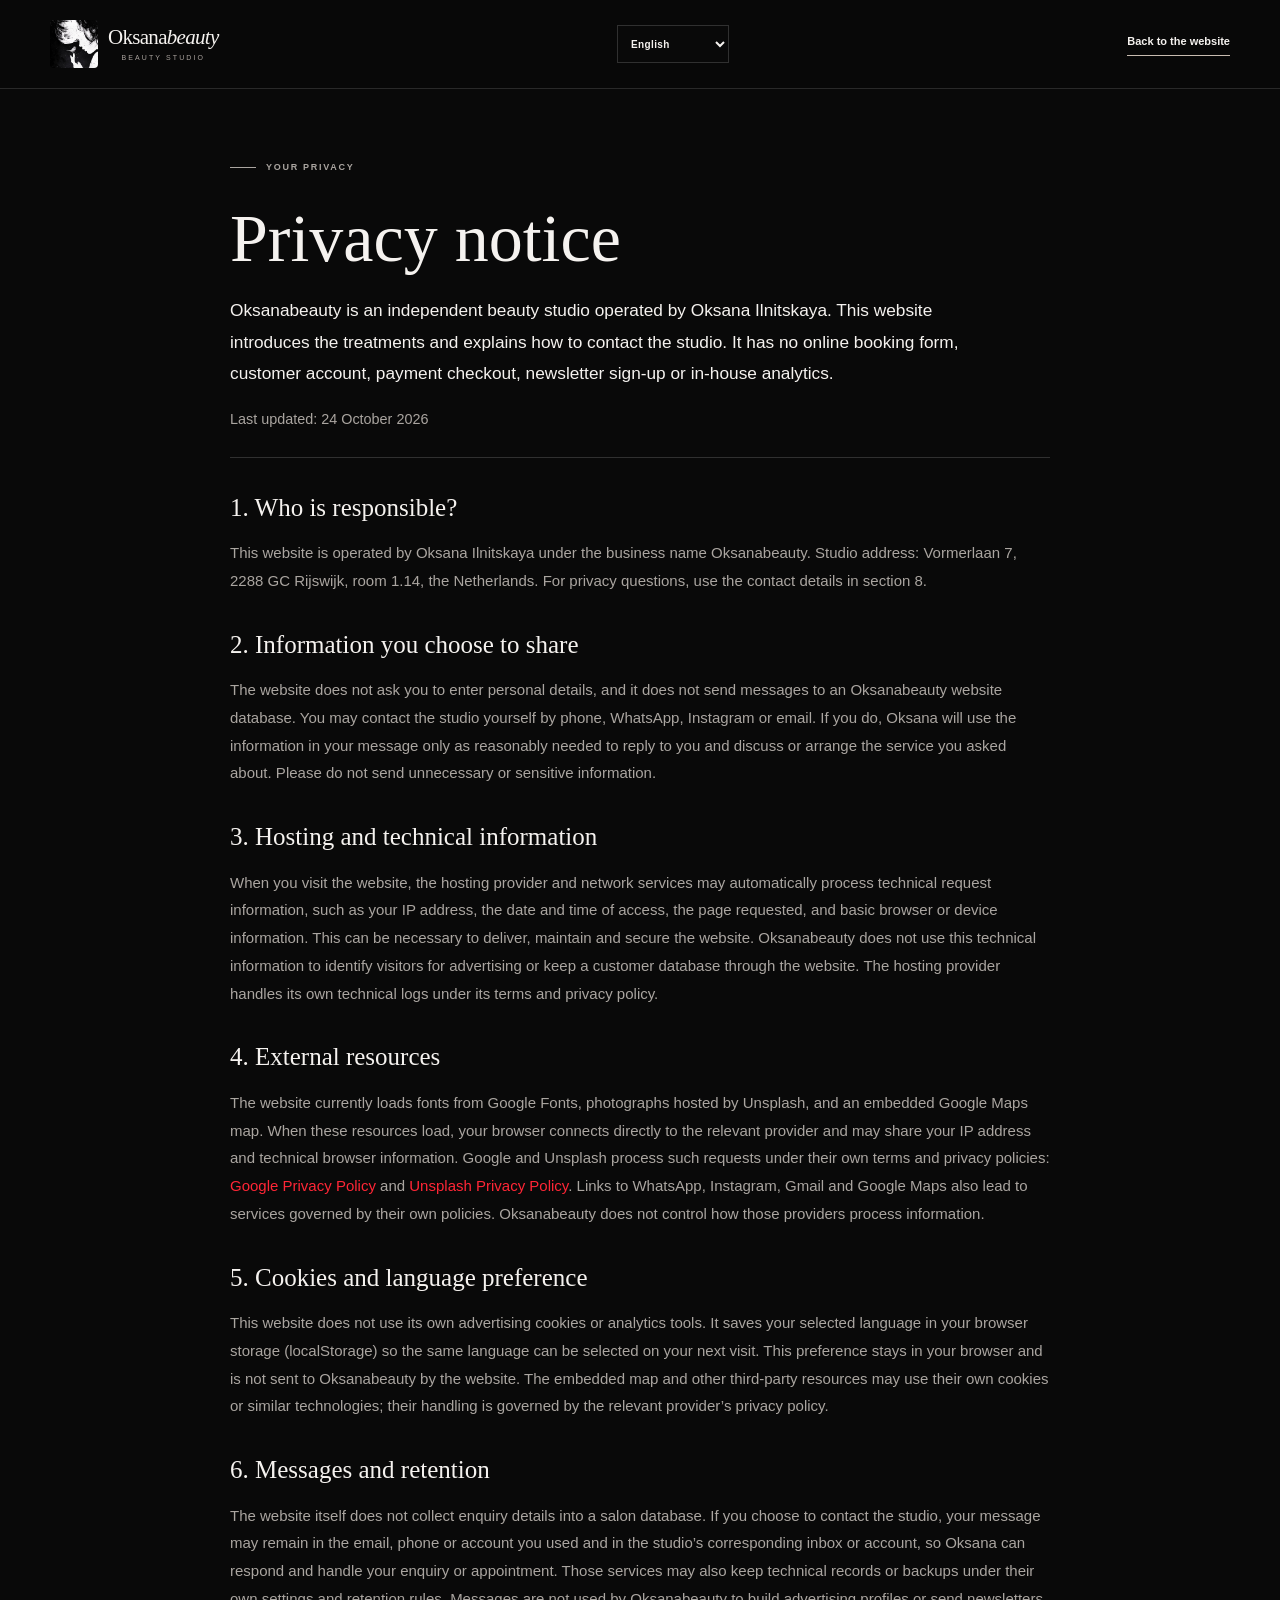
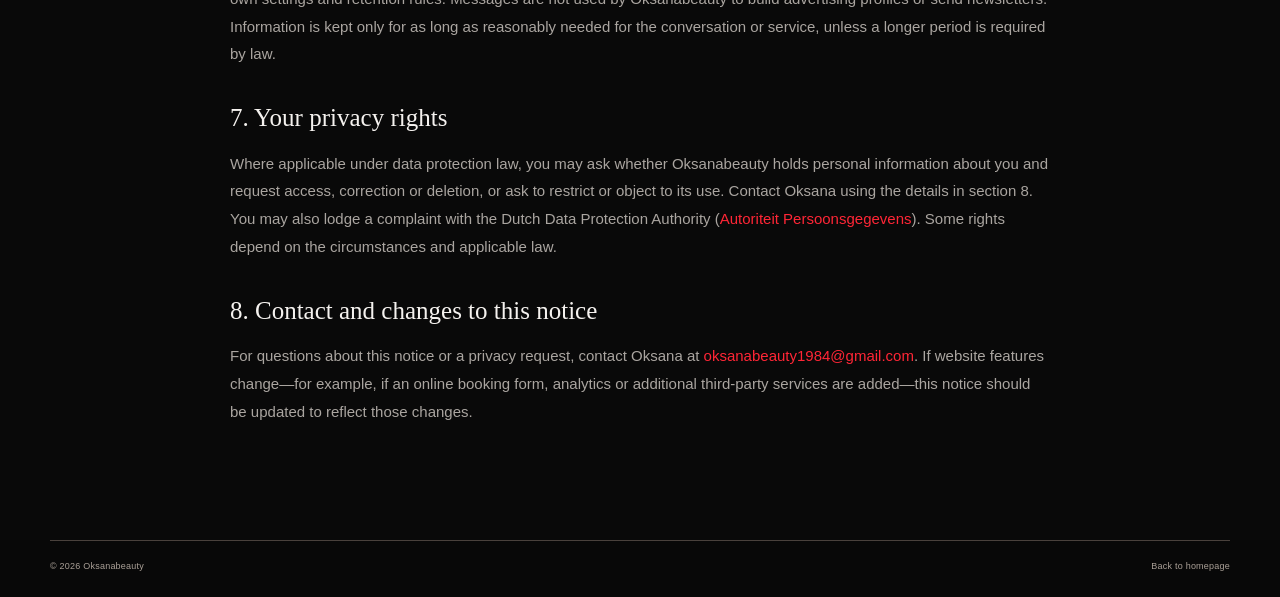
==== privacy.html @ a9126f37 "Partners and lots of fixes" ====
<!DOCTYPE html>

<html lang="en">

<head>
  <meta charset="utf-8" />
  <meta content="width=device-width, initial-scale=1" name="viewport" />
  <meta content="index,follow" name="robots" />
  <meta
    content="Privacy information for the Oksanabeauty website, including contact options, language preferences and third-party services."
    data-i18n-content="privacyMetaDescription" name="description" />
  <title data-i18n="privacyPageTitle">Oksanabeauty | Privacy notice</title>
  <link href="assets/favicon-64.png" rel="icon" type="image/png" />
  <link href="css/styles.css" rel="stylesheet" />
  <style>
    .privacy-page {
      max-width: 820px;
      min-height: 70vh;
      padding: 70px 0 100px;
    }

    .privacy-page h1 {
      font: 400 clamp(42px, 7vw, 68px)/1.1 var(--serif);
      margin: 0 0 20px;
    }

    .privacy-page h2 {
      font: 500 25px/1.3 var(--serif);
      margin-top: 34px;
      margin-bottom: 10px;
    }

    .privacy-page p {
      color: var(--muted);
      line-height: 1.85;
    }

    .privacy-page .privacy-intro {
      color: var(--ink);
      font-size: 1.08rem;
      line-height: 1.8;
      max-width: 760px;
    }

    .privacy-page .privacy-date {
      font-size: .9rem;
      border-bottom: 1px solid var(--line);
      padding-bottom: 24px;
      margin-bottom: 28px;
    }

    .privacy-page a:not(.brand):not(.text-link) {
      color: var(--wine);
      text-decoration-thickness: 1px;
      text-underline-offset: 3px;
      overflow-wrap: anywhere;
    }

    .privacy-page a:focus-visible {
      outline: 2px solid var(--wine);
      outline-offset: 4px;
    }

    @media (max-width: 600px) {
      .privacy-page {
        padding: 48px 0 70px;
      }

      .privacy-page h2 {
        font-size: 23px;
      }
    }
  </style>
</head>

<body>
  <header class="site-header">
    <div class="container nav-wrap">
      <a aria-label="Oksanabeauty — go to homepage" class="brand" data-i18n-aria-label="brandHome" href="index.html">
        <img alt="" class="brand-logo" height="48" src="assets/images/oksanabeauty-logo.jpg" width="48" />
        <span class="brand-name">Oksana<em>beauty</em><small>BEAUTY STUDIO</small></span>
      </a>
      <label class="language-control" for="language-select">
        <span class="sr-only" data-i18n="languageLabel" id="language-select-label">Language</span>
        <select aria-labelledby="language-select-label" id="language-select">
          <option value="en">English</option>
          <option value="nl">Nederlands</option>
          <option value="uk">Українська</option>
          <option value="ru">Русский</option>
        </select>
      </label>
      <a class="text-link" data-i18n="privacyBack" href="index.html">Back to the website</a>
    </div>
  </header>
  <main class="container privacy-page">
    <p class="eyebrow" data-i18n="privacyEyebrow"><span class="eyebrow-line"></span> YOUR PRIVACY</p>
    <h1 data-i18n="privacyTitle">Privacy notice</h1>
    <p class="privacy-intro" data-i18n="privacyIntro">Oksanabeauty is an independent beauty studio operated by Oksana
      Ilnitskaya. This website introduces the treatments and explains how to contact the studio. It has no online
      booking form, customer account, payment checkout, newsletter sign-up or in-house analytics.</p>
    <p class="privacy-date" data-i18n="privacyDate">Last updated: 24 October 2026</p>
    <h2 data-i18n="privacyH1">1. Who is responsible?</h2>
    <p data-i18n="privacyP1">This website is operated by Oksana Ilnitskaya under the business name Oksanabeauty. Studio
      address: Vormerlaan 7, 2288 GC Rijswijk, room 1.14, the Netherlands. For privacy questions, use the contact
      details in section 8.</p>
    <h2 data-i18n="privacyH2">2. Information you choose to share</h2>
    <p data-i18n="privacyP2">The website does not ask you to enter personal details, and it does not send messages to an
      Oksanabeauty website database. You may contact the studio yourself by phone, WhatsApp, Instagram or email. If you
      do, Oksana will use the information in your message only as reasonably needed to reply to you and discuss or
      arrange the service you asked about. Please do not send unnecessary or sensitive information.</p>
    <h2 data-i18n="privacyH3">3. Hosting and technical information</h2>
    <p data-i18n="privacyP3">When you visit the website, the hosting provider and network services may automatically
      process technical request information, such as your IP address, the date and time of access, the page requested,
      and basic browser or device information. This can be necessary to deliver, maintain and secure the website.
      Oksanabeauty does not use this technical information to identify visitors for advertising or keep a customer
      database through the website. The hosting provider handles its own technical logs under its terms and privacy
      policy.</p>
    <h2 data-i18n="privacyH4">4. External resources</h2>
    <p data-i18n="privacyP4">The website currently loads fonts from Google Fonts, photographs hosted by Unsplash, and an
      embedded Google Maps map. When these resources load, your browser connects directly to the relevant provider and
      may share your IP address and technical browser information. Google and Unsplash process such requests under their
      own terms and privacy policies: <a href="https://policies.google.com/privacy" rel="noopener noreferrer"
        target="_blank">Google Privacy Policy</a> and <a href="https://unsplash.com/privacy" rel="noopener noreferrer"
        target="_blank">Unsplash Privacy Policy</a>. Links to WhatsApp, Instagram, Gmail and Google Maps also lead to
      services governed by their own policies. Oksanabeauty does not control how those providers process information.
    </p>
    <h2 data-i18n="privacyH5">5. Cookies and language preference</h2>
    <p data-i18n="privacyP5">This website does not use its own advertising cookies or analytics tools. It saves your
      selected language in your browser storage (localStorage) so the same language can be selected on your next visit.
      This preference stays in your browser and is not sent to Oksanabeauty by the website. The embedded map and other
      third-party resources may use their own cookies or similar technologies; their handling is governed by the
      relevant provider’s privacy policy.</p>
    <h2 data-i18n="privacyH6">6. Messages and retention</h2>
    <p data-i18n="privacyP6">The website itself does not collect enquiry details into a salon database. If you choose to
      contact the studio, your message may remain in the email, phone or account you used and in the studio’s
      corresponding inbox or account, so Oksana can respond and handle your enquiry or appointment. Those services may
      also keep technical records or backups under their own settings and retention rules. Messages are not used by
      Oksanabeauty to build advertising profiles or send newsletters. Information is kept only for as long as reasonably
      needed for the conversation or service, unless a longer period is required by law.</p>
    <h2 data-i18n="privacyH7">7. Your privacy rights</h2>
    <p data-i18n="privacyP7">Where applicable under data protection law, you may ask whether Oksanabeauty holds personal
      information about you and request access, correction or deletion, or ask to restrict or object to its use. Contact
      Oksana using the details in section 8. You may also lodge a complaint with the Dutch Data Protection Authority (<a
        href="https://autoriteitpersoonsgegevens.nl/en" rel="noopener noreferrer" target="_blank">Autoriteit
        Persoonsgegevens</a>). Some rights depend on the circumstances and applicable law.</p>
    <h2 data-i18n="privacyH8">8. Contact and changes to this notice</h2>
    <p data-i18n="privacyP8">For questions about this notice or a privacy request, contact Oksana at <a
        href="https://mail.google.com/mail/?view=cm&amp;fs=1&amp;to=oksanabeauty1984%40gmail.com"
        rel="noopener noreferrer" target="_blank">oksanabeauty1984@gmail.com</a>. If website features change—for
      example, if an online booking form, analytics or additional third-party services are added—this notice should be
      updated to reflect those changes.</p>
  </main>
  <footer class="site-footer">
    <div class="container footer-bottom"><span>© <span id="current-year">2026</span> Oksanabeauty</span><a
        data-i18n="privacyHome" href="index.html">Back to homepage</a></div>
  </footer>
  <script defer src="js/translations.js"></script>
  <script defer src="js/main.js"></script>
</body>

</html>
---- css/styles.css ----
:root {
  --paper: #090909;
  --paper-deep: #141414;
  --ink: #f3f0ed;
  --muted: #aaa39e;
  --line: #303030;
  --wine: #e51b2a;
  --wine-dark: #b8101b;
  --sage: #151715;
  --white: #111111;
  --serif: "Playfair Display", Georgia, serif;
  --sans: "DM Sans", Arial, sans-serif;
  --container: 1180px;
  --shadow: 0 24px 70px rgba(0, 0, 0, .38);
}

* {
  box-sizing: border-box;
}

html {
  scroll-behavior: smooth;
  scroll-padding-top: 92px;
}

.page-top {
  position: absolute;
  inset-block-start: 0;
  inset-inline-start: 0;
  width: 1px;
  height: 1px;
  scroll-margin-top: 0;
}

body {
  margin: 0;
  background: var(--paper);
  color: var(--ink);
  font-family: var(--sans);
  font-size: 15px;
  line-height: 1.7;
  -webkit-font-smoothing: antialiased;
}

body.menu-open {
  overflow: hidden;
}

img {
  display: block;
  max-width: 100%;
  width: 100%;
  object-fit: cover;
}

a {
  color: inherit;
  text-decoration: none;
}

button, input, select, textarea {
  font: inherit;
}

button, a {
  -webkit-tap-highlight-color: transparent;
}

button:focus-visible, a:focus-visible, input:focus-visible, select:focus-visible, textarea:focus-visible {
  outline: 3px solid #e51b2a;
  outline-offset: 4px;
}

.container {
  width: min(var(--container), calc(100% - 64px));
  margin-inline: auto;
}

.section-pad {
  padding: 112px 0;
}

.section-pad-sm {
  padding: 76px 0;
}

.skip-link {
  position: absolute;
  top: -80px;
  left: 20px;
  background: var(--ink);
  color: #fff;
  padding: 12px 18px;
  z-index: 999;
}

.skip-link:focus {
  top: 15px;
}

.topline {
  height: 34px;
  display: flex;
  align-items: center;
  justify-content: center;
  gap: 16px;
  background: var(--wine);
  color: #f9f1ec;
  font-size: 10px;
  letter-spacing: .13em;
  text-transform: uppercase;
}

.topline-divider {
  font-size: 13px;
  color: #e3c2ba;
}

.site-header {
  position: sticky;
  top: 0;
  z-index: 100;
  background: rgba(248, 245, 240, .95);
  backdrop-filter: blur(16px);
  border-bottom: 1px solid rgba(222, 215, 206, .65);
}

.nav-wrap {
  min-height: 88px;
  display: flex;
  align-items: center;
  justify-content: space-between;
  gap: 28px;
}

.brand {
  display: flex;
  align-items: center;
  gap: 10px;
  flex-shrink: 0;
}

.brand-logo {
  display: block;
  width: 48px;
  height: 48px;
  flex: 0 0 48px;
  object-fit: cover;
  object-position: center;
  border-radius: 4px;
  background: #111;
}

.brand-mark {
  width: 43px;
  height: 43px;
  border-radius: 50%;
  display: grid;
  place-items: center;
  border: 1px solid var(--wine);
  color: var(--wine);
  font-family: var(--serif);
  font-style: italic;
  font-size: 17px;
  letter-spacing: -2px;
  padding-right: 2px;
}

.brand-name {
  display: block;
  font-family: var(--serif);
  font-size: 21px;
  line-height: 1.02;
  letter-spacing: -.7px;
}

.brand-name em {
  font-weight: 400;
}

.brand-name small {
  display: block;
  margin-top: 5px;
  font-family: var(--sans);
  font-size: 7px;
  letter-spacing: .3em;
  font-style: normal;
  text-align: center;
  color: var(--muted);
}

.primary-nav {
  display: flex;
  align-items: center;
  gap: 27px;
}

.primary-nav>a:not(.button) {
  font-size: 12px;
  font-weight: 500;
  position: relative;
}

.primary-nav>a:not(.button)::after {
  content: "";
  position: absolute;
  bottom: -7px;
  left: 0;
  height: 1px;
  width: 0;
  background: var(--wine);
  transition: width .25s;
}

.primary-nav>a:not(.button):hover::after {
  width: 100%;
}

.button {
  min-height: 49px;
  display: inline-flex;
  align-items: center;
  justify-content: center;
  gap: 24px;
  padding: 0 23px;
  border: 1px solid transparent;
  font-size: 11px;
  font-weight: 600;
  letter-spacing: .045em;
  transition: background .2s, color .2s, transform .2s;
  cursor: pointer;
}

.button:hover {
  transform: translateY(-2px);
}

.button span {
  font-size: 15px;
  font-weight: 400;
}

.button-dark {
  background: var(--wine);
  color: #fffaf5;
}

.button-dark:hover {
  background: var(--wine-dark);
}

.button-outline {
  border-color: #bcb1a7;
  background: transparent;
  color: var(--ink);
}

.button-outline:hover {
  background: var(--ink);
  color: white;
  border-color: var(--ink);
}

.nav-cta {
  min-height: 43px;
  padding: 0 16px;
  gap: 12px;
}

.nav-toggle {
  display: none;
}

.hero {
  padding-top: 58px;
  padding-bottom: 34px;
  overflow: hidden;
}

.hero-grid {
  display: grid;
  grid-template-columns: .88fr 1.12fr;
  align-items: center;
  gap: 72px;
}

.hero-copy {
  padding: 30px 0 25px;
}

.eyebrow {
  display: flex;
  align-items: center;
  gap: 10px;
  font-size: 9px;
  font-weight: 700;
  letter-spacing: .19em;
  color: var(--wine);
  margin: 0 0 25px;
}

.eyebrow-line {
  width: 26px;
  height: 1px;
  display: inline-block;
  background: currentColor;
}

.hero h1, .section-heading h2, .about-copy h2, .testimonial-intro h2, .booking-copy h2, .contact h2, .gallery-heading h2 {
  font-family: var(--serif);
  font-size: clamp(54px, 6vw, 84px);
  line-height: 1.07;
  font-weight: 400;
  letter-spacing: -.055em;
  margin: 0;
}

.hero h1 em, .section-heading h2 em, .about-copy h2 em, .testimonial-intro h2 em, .booking-copy h2 em, .contact h2 em, .gallery-heading h2 em {
  font-weight: 400;
  color: var(--wine);
}

.hero-lead {
  max-width: 410px;
  margin: 27px 0 30px;
  color: #6e685f;
  font-size: 15px;
  line-height: 1.9;
}

.hero-actions {
  display: flex;
  align-items: center;
  gap: 26px;
  flex-wrap: wrap;
}

.text-link {
  display: inline-flex;
  align-items: center;
  gap: 10px;
  font-size: 11px;
  font-weight: 600;
  border-bottom: 1px solid #c8bcb1;
  padding: 0 0 5px;
}

.text-link span {
  font-size: 16px;
  font-weight: 400;
  transition: transform .2s;
}

.text-link:hover span {
  transform: translate(3px, -2px);
}

.hero-note {
  display: flex;
  align-items: center;
  gap: 14px;
  margin-top: 55px;
}

.avatar-stack {
  display: flex;
  padding-left: 0;
}

.avatar-stack span {
  display: grid;
  place-items: center;
  width: 30px;
  height: 30px;
  margin-left: -5px;
  border: 2px solid var(--paper);
  border-radius: 50%;
  background: #d8b9ae;
  color: var(--wine-dark);
  font-size: 10px;
}

.avatar-stack span:nth-child(2) {
  background: #b9b99f;
}

.avatar-stack span:nth-child(3) {
  background: #e5d6c8;
}

.hero-note p {
  font-size: 10px;
  line-height: 1.55;
  margin: 0;
  color: var(--muted);
}

.hero-note strong {
  color: var(--ink);
  font-size: 11px;
}

.hero-visual {
  position: relative;
  max-width: 620px;
  justify-self: end;
  width: 100%;
  padding: 0 18px 22px 0;
}

.hero-photo-frame {
  height: clamp(470px, 57vw, 655px);
  overflow: hidden;
  position: relative;
  background: var(--paper-deep);
}

.hero-photo {
  height: 100%;
  object-position: center;
  animation: soft-in 1.2s ease both;
}

.hero-photo-frame::after {
  content: "";
  position: absolute;
  inset: 0;
  background: linear-gradient(0deg, rgba(36, 25, 22, .14), transparent 40%);
  pointer-events: none;
}

.hero-stamp {
  position: absolute;
  top: 38px;
  left: -34px;
  z-index: 2;
  width: 94px;
  height: 94px;
  border-radius: 50%;
  background: var(--sage);
  color: var(--wine);
  display: flex;
  flex-direction: column;
  justify-content: center;
  align-items: center;
  gap: 1px;
  transform: rotate(-10deg);
  box-shadow: 0 8px 30px #28251f12;
}

.hero-stamp span {
  font-size: 8px;
  font-weight: 700;
  letter-spacing: .13em;
}

.hero-stamp strong {
  font-size: 21px;
  font-weight: 400;
  line-height: 1.1;
}

.hero-caption {
  position: absolute;
  bottom: 0;
  right: 0;
  background: var(--white);
  padding: 12px 19px;
  display: flex;
  align-items: center;
  gap: 9px;
  font-size: 10px;
  letter-spacing: .02em;
}

.caption-dot {
  height: 6px;
  width: 6px;
  border-radius: 100%;
  background: var(--wine);
}

.hero-bottom {
  display: flex;
  align-items: center;
  gap: 18px;
  margin-top: 30px;
  color: #968c81;
  font-size: 9px;
  letter-spacing: .16em;
}

.hero-bottom-rule {
  height: 1px;
  max-width: 92px;
  flex: 1;
  background: #d3cbc2;
}

.intro-strip {
  background: var(--sage);
  padding: 24px 0;
}

.intro-strip-inner {
  display: flex;
  align-items: center;
  justify-content: center;
  gap: 22px;
}

.intro-star {
  color: var(--wine);
  font-size: 22px;
}

.intro-strip p {
  font-family: var(--serif);
  font-size: 22px;
  margin: 0;
  letter-spacing: -.02em;
}

.intro-strip p em {
  color: var(--wine);
}

.intro-strip-note {
  font-size: 10px;
  color: #6b6d60;
  margin-left: 45px;
}

.section-heading {
  margin-bottom: 50px;
}

.split-heading {
  display: flex;
  justify-content: space-between;
  align-items: end;
  gap: 40px;
}

.section-heading .eyebrow, .about-copy .eyebrow, .gallery-heading .eyebrow {
  margin-bottom: 20px;
}

.section-heading h2, .about-copy h2, .testimonial-intro h2, .booking-copy h2, .contact h2, .gallery-heading h2 {
  font-size: clamp(42px, 5.2vw, 64px);
}

.heading-aside {
  max-width: 300px;
  color: var(--muted);
  font-size: 13px;
  line-height: 1.9;
  margin: 0 0 8px;
}

.services {
  background: var(--paper);
}

.service-grid {
  display: grid;
  grid-template-columns: repeat(4, minmax(0, 1fr));
  gap: 22px;
}

.service-card {
  min-width: 0;
}

.service-card-large {
  margin-top: 0;
}

.service-image {
  position: relative;
  display: block;
  height: clamp(240px, 31vw, 390px);
  overflow: hidden;
  background: var(--paper-deep);
}

.service-card-large .service-image {
  height: clamp(255px, 34vw, 420px);
}

.service-image img {
  height: 100%;
  transition: transform .6s cubic-bezier(.2, .7, .2, 1);
  filter: saturate(.82);
}

.service-card:hover .service-image img {
  transform: scale(1.045);
}

.service-number {
  position: absolute;
  top: 13px;
  left: 14px;
  font-size: 10px;
  letter-spacing: .1em;
  color: white;
  text-shadow: 0 1px 8px #0008;
}

.round-arrow {
  position: absolute;
  bottom: 14px;
  right: 14px;
  display: grid;
  place-items: center;
  width: 37px;
  height: 37px;
  border-radius: 50%;
  background: var(--paper);
  font-size: 16px;
  transition: transform .2s, background .2s;
}

.service-card:hover .round-arrow {
  transform: rotate(45deg);
  background: white;
}

.service-info {
  display: flex;
  align-items: center;
  justify-content: space-between;
  gap: 10px;
  padding: 17px 0 20px;
  border-bottom: 1px solid var(--line);
}

.service-info h3 {
  margin: 0 0 4px;
  font-family: var(--serif);
  font-size: 20px;
  font-weight: 500;
}

.service-info p {
  font-size: 11px;
  line-height: 1.7;
  color: var(--muted);
  margin: 0;
  max-width: 230px;
}

.arrow-link {
  display: grid;
  place-items: center;
  min-width: 34px;
  height: 34px;
  border: 1px solid #d3c9be;
  border-radius: 50%;
  font-size: 14px;
}

.arrow-link:hover {
  color: white;
  background: var(--wine);
  border-color: var(--wine);
}

.services-footer {
  display: flex;
  align-items: center;
  justify-content: space-between;
  margin-top: 35px;
  gap: 24px;
}

.services-footer p {
  margin: 0;
  color: var(--muted);
  font-size: 12px;
}

.about {
  background: #eee8df;
}

.about-grid {
  display: grid;
  grid-template-columns: 1fr .9fr;
  gap: 100px;
  align-items: center;
}

.about-visual {
  position: relative;
  padding: 0 35px 35px 0;
  max-width: 530px;
}

.about-visual>img {
  height: 610px;
  object-position: center;
  box-shadow: var(--shadow);
}

.about-side-note {
  position: absolute;
  top: 0;
  right: 0;
  bottom: 35px;
  display: flex;
  flex-direction: column;
  align-items: center;
  justify-content: center;
  gap: 16px;
  writing-mode: vertical-rl;
  color: #f1efed;
  font-size: 8px;
  letter-spacing: .19em;
}

.about-side-rule {
  height: 50px;
  width: 1px;
  background: #c1b4a7;
}

.about-badge {
  position: absolute;
  left: -27px;
  bottom: 0;
  width: 128px;
  height: 128px;
  border-radius: 50%;
  background: var(--wine);
  color: #fff6ef;
  display: flex;
  flex-direction: column;
  align-items: center;
  justify-content: center;
  line-height: 1.4;
  transform: rotate(-7deg);
}

.about-badge span {
  font-size: 10px;
  letter-spacing: .04em;
}

.about-badge strong {
  font-family: var(--serif);
  font-size: 19px;
  font-weight: 400;
  font-style: italic;
}

.about-badge span:last-child {
  font-size: 15px;
  margin-top: 3px;
}

.about-copy {
  max-width: 485px;
}

.about-copy h2 {
  margin-bottom: 25px;
}

.about-copy>p:not(.eyebrow) {
  font-size: 13px;
  line-height: 2;
  color: #777067;
}

.about-copy .about-lead {
  font-size: 16px!important;
  line-height: 1.8!important;
  color: var(--ink)!important;
  margin-bottom: 15px;
}

.text-link-dark {
  margin-top: 18px;
}

.about-signature {
  margin-top: 45px;
  font-family: var(--serif);
  font-size: 18px;
  color: #85796d;
}

.about-signature em {
  color: var(--wine);
}

.values {
  background: var(--white);
  border-bottom: 1px solid var(--line);
}

.values-grid {
  display: grid;
  grid-template-columns: repeat(4, 1fr);
}

.value-item {
  padding: 8px 28px;
  border-right: 1px solid var(--line);
}

.value-item:first-child {
  padding-left: 0;
}

.value-item:last-child {
  border-right: 0;
}

.value-icon {
  color: var(--wine);
  font-size: 26px;
}

.value-item h3 {
  font-family: var(--serif);
  font-size: 20px;
  font-weight: 500;
  margin: 8px 0 7px;
}

.value-item p {
  color: var(--muted);
  font-size: 11px;
  line-height: 1.8;
  margin: 0;
  max-width: 220px;
}

.team {
  background: var(--paper);
}

.team-grid {
  display: grid;
  grid-template-columns: repeat(3, 1fr);
  gap: 26px;
}

.team-card:nth-child(2) {
  margin-top: 0;
}

.team-photo {
  position: relative;
  background: var(--paper-deep);
  overflow: hidden;
}

.team-photo img {
  aspect-ratio: 4/4.65;
  transition: transform .5s;
  filter: saturate(.78);
}

.team-card:hover .team-photo img {
  transform: scale(1.03);
}

.team-index {
  position: absolute;
  top: 13px;
  left: 15px;
  font-size: 10px;
  color: white;
  text-shadow: 0 1px 6px #0008;
}

.team-meta {
  display: flex;
  align-items: center;
  justify-content: space-between;
  padding: 17px 0 0;
}

.team-meta h3 {
  font-family: var(--serif);
  font-size: 22px;
  font-weight: 500;
  margin: 0;
}

.team-meta p {
  font-size: 11px;
  color: var(--muted);
  margin: 3px 0 0;
}

.team-flower {
  color: var(--wine);
  font-size: 22px;
}

.team-disclaimer {
  color: #9a9086;
  font-size: 10px;
  margin: 30px 0 0;
}

.gallery-section {
  background: var(--sage);
}

.gallery-heading {
  display: flex;
  justify-content: space-between;
  align-items: end;
  gap: 25px;
  margin-bottom: 35px;
}

.gallery-heading>p {
  max-width: 250px;
  margin: 0 0 7px;
  color: #6c7063;
  font-size: 12px;
  line-height: 1.8;
}

.gallery-grid {
  display: grid;
  grid-template-columns: 1.05fr 1fr 1fr;
  gap: 18px;
  align-items: start;
}

.gallery-item {
  position: relative;
  border: 0;
  padding: 0;
  overflow: hidden;
  background: #cfcfc4;
  text-align: left;
  cursor: zoom-in;
}

.gallery-item-tall {
  grid-row: span 2;
}

.gallery-item img {
  height: 285px;
  transition: transform .5s;
  filter: saturate(.75);
}

.gallery-item-tall img {
  height: 590px;
}

.gallery-item:hover img {
  transform: scale(1.04);
}

.gallery-item>span {
  position: absolute;
  bottom: 0;
  left: 0;
  right: 0;
  display: flex;
  align-items: center;
  justify-content: space-between;
  padding: 17px 18px;
  background: linear-gradient(transparent, rgba(25, 24, 20, .72));
  color: white;
  font-size: 12px;
}

.gallery-item>span b {
  font-size: 17px;
  font-weight: 400;
}

.testimonials {
  background: var(--paper);
}

.testimonial-wrap {
  display: grid;
  grid-template-columns: .8fr 1.2fr;
  gap: 110px;
  align-items: center;
}

.testimonial-intro h2 {
  font-size: clamp(40px, 4.6vw, 58px);
}

.testimonial-intro>p:not(.eyebrow) {
  max-width: 300px;
  font-size: 12px;
  line-height: 1.9;
  color: var(--muted);
  margin-top: 22px;
}

.review-stars {
  color: #a97654;
  letter-spacing: .22em;
  font-size: 13px;
  margin-top: 25px;
}

.testimonial-card {
  background: var(--white);
  padding: 46px 48px 28px;
  box-shadow: 0 15px 50px #3a30200b;
  position: relative;
  min-height: 350px;
}

.quote-mark {
  font-family: var(--serif);
  font-size: 82px;
  line-height: .8;
  color: #d4bab3;
}

.review-slide {
  display: none;
  margin: 0;
}

.review-slide.is-active {
  display: block;
  animation: fade-in .35s ease;
}

.review-slide blockquote {
  font-family: var(--serif);
  font-size: clamp(21px, 2.5vw, 30px);
  line-height: 1.5;
  letter-spacing: -.02em;
  margin: 15px 0 26px;
}

.review-slide figcaption {
  display: flex;
  align-items: center;
  gap: 12px;
}

.review-avatar {
  width: 35px;
  height: 35px;
  border-radius: 50%;
  background: var(--sage);
  display: grid;
  place-items: center;
  color: var(--wine);
  font-family: var(--serif);
}

.review-slide figcaption strong, .review-slide figcaption small {
  display: block;
}

.review-slide figcaption strong {
  font-size: 11px;
}

.review-slide figcaption small {
  color: var(--muted);
  font-size: 10px;
  margin-top: 2px;
}

.review-controls {
  display: flex;
  align-items: center;
  justify-content: space-between;
  border-top: 1px solid var(--line);
  margin-top: 30px;
  padding-top: 16px;
}

.review-count {
  font-size: 10px;
  color: var(--muted);
  letter-spacing: .1em;
}

.review-count b {
  color: var(--ink);
}

.review-controls>div {
  display: flex;
  gap: 8px;
}

.review-arrow {
  width: 35px;
  height: 35px;
  border: 1px solid var(--line);
  border-radius: 50%;
  background: transparent;
  cursor: pointer;
  font-size: 15px;
}

.review-arrow:hover {
  background: var(--wine);
  border-color: var(--wine);
  color: #fff;
}

.review-note {
  font-size: 9px;
  color: #a39a90;
  margin: 13px 0 0;
}

.booking {
  background: var(--wine-dark);
  color: #fff8f1;
  position: relative;
  overflow: hidden;
}

.booking::before {
  content: "mb.";
  position: absolute;
  right: -15px;
  top: -150px;
  font-family: var(--serif);
  font-size: 430px;
  line-height: 1;
  color: rgba(255, 255, 255, .035);
  pointer-events: none;
}

.booking-grid {
  position: relative;
  z-index: 1;
  display: grid;
  grid-template-columns: .8fr 1.2fr;
  gap: 100px;
  align-items: start;
}

.eyebrow-light {
  color: #e2beb7;
}

.booking-copy {
  padding-top: 40px;
}

.booking-copy h2 {
  font-size: clamp(47px, 5vw, 67px);
}

.booking-copy h2 em {
  color: #e7bdb4;
}

.booking-copy>p:not(.eyebrow) {
  max-width: 370px;
  color: #e1d0ca;
  font-size: 13px;
  line-height: 1.9;
  margin: 25px 0 36px;
}

.booking-direct {
  display: flex;
  align-items: center;
  gap: 14px;
}

.direct-icon {
  display: grid;
  place-items: center;
  border: 1px solid #b78a8d;
  width: 42px;
  height: 42px;
  border-radius: 50%;
  font-size: 18px;
}

.booking-direct small {
  display: block;
  font-size: 10px;
  color: #d5bdb7;
}

.booking-direct a {
  font-family: var(--serif);
  font-size: 19px;
}

.booking-form {
  background: var(--paper);
  color: var(--ink);
  padding: 38px 42px 32px;
  box-shadow: 0 20px 60px #24151a26;
}

.form-heading {
  border-bottom: 1px solid var(--line);
  padding-bottom: 22px;
  margin-bottom: 22px;
}

.form-heading>span {
  font-size: 9px;
  color: var(--wine);
  letter-spacing: .16em;
}

.form-heading h3 {
  font-family: var(--serif);
  font-weight: 400;
  font-size: 29px;
  line-height: 1.2;
  margin: 7px 0;
}

.form-heading p {
  font-size: 11px;
  color: var(--muted);
  margin: 0;
}

.booking-form label {
  display: block;
  margin-bottom: 15px;
  font-size: 10px;
  font-weight: 600;
  letter-spacing: .025em;
}

.booking-form label>span {
  color: var(--wine);
}

.booking-form label .optional {
  color: var(--muted);
  font-weight: 400;
}

.form-row {
  display: grid;
  grid-template-columns: 1fr 1fr;
  gap: 17px;
}

.booking-form input:not([type=checkbox]), .booking-form select, .booking-form textarea {
  display: block;
  width: 100%;
  margin-top: 7px;
  border: 1px solid #e0d9cf;
  border-radius: 0;
  background: #fffdf9;
  color: var(--ink);
  padding: 12px 12px;
  font-size: 11px;
  letter-spacing: 0;
  font-weight: 400;
  outline-offset: 1px;
}

.booking-form input::placeholder, .booking-form textarea::placeholder {
  color: #a39a90;
}

.booking-form textarea {
  resize: vertical;
  min-height: 84px;
}

.booking-form select:invalid {
  color: #a39a90;
}

.consent-label {
  display: flex!important;
  gap: 10px;
  align-items: flex-start;
  letter-spacing: 0!important;
  font-weight: 400!important;
  line-height: 1.6;
  font-size: 10px!important;
  color: var(--muted);
}

.consent-label input {
  margin: 3px 0 0;
  accent-color: var(--wine);
  flex-shrink: 0;
}

.consent-label a {
  text-decoration: underline;
  color: var(--wine);
}

.consent-label b {
  color: var(--wine);
}

.form-submit {
  width: 100%;
  justify-content: space-between;
}

.form-feedback {
  font-size: 9px;
  line-height: 1.6;
  color: #958b81;
  margin: 12px 0 0;
}

.contact {
  background: var(--paper);
}

.contact-grid {
  display: grid;
  grid-template-columns: .8fr 1.2fr;
  gap: 110px;
}

.contact h2 {
  font-size: clamp(48px, 5vw, 68px);
}

.contact-lead {
  font-size: 13px;
  color: var(--muted);
  max-width: 330px;
  line-height: 1.9;
  margin: 22px 0 27px;
}

.contact-details {
  border-top: 1px solid var(--line);
}

.contact-row {
  display: grid;
  grid-template-columns: 115px 1fr 30px;
  gap: 15px;
  align-items: start;
  padding: 22px 0;
  border-bottom: 1px solid var(--line);
}

.contact-label {
  padding-top: 4px;
  color: #998e83;
  font-size: 9px;
  letter-spacing: .13em;
  font-weight: 700;
}

.contact-row p {
  font-size: 12px;
  line-height: 1.8;
  margin: 0;
  color: var(--muted);
}

.contact-row p strong {
  font-weight: 600;
  color: var(--ink);
}

.contact-row p a {
  color: var(--ink);
}

.contact-row> a:last-child {
  width: 29px;
  height: 29px;
  border: 1px solid var(--line);
  border-radius: 50%;
  display: grid;
  place-items: center;
  font-size: 14px;
}

.contact-row> a:last-child:hover {
  background: var(--wine);
  color: white;
}

.open-status {
  justify-self: start;
  align-self: center;
  color: var(--muted);
  font-size: 9px;
  display: flex;
  align-items: center;
  gap: 5px;
}

.open-status i {
  width: 5px;
  height: 5px;
  border-radius: 50%;
  background: #88967c;
}

.map-placeholder {
  margin-top: 65px;
  height: 290px;
  background: #e2e1d7;
  position: relative;
  overflow: hidden;
}

.map-art {
  position: absolute;
  inset: 0;
  background: linear-gradient(35deg, transparent 48%, #f7f4ec 48%, #f7f4ec 52%, transparent 52%), linear-gradient(115deg, transparent 34%, #f7f4ec 34%, #f7f4ec 39%, transparent 39%), linear-gradient(0deg, transparent 45%, #f7f4ec 45%, #f7f4ec 49%, transparent 49%), linear-gradient(90deg, transparent 68%, #f7f4ec 68%, #f7f4ec 73%, transparent 73%);
  opacity: .9;
}

.map-route {
  position: absolute;
  top: 38%;
  left: 47%;
  width: 70px;
  height: 70px;
  border-left: 2px dashed #a5797c;
  border-bottom: 2px dashed #a5797c;
  transform: rotate(-20deg);
}

.map-pin {
  position: absolute;
  left: 49%;
  top: 35%;
  color: white;
  background: var(--wine);
  height: 42px;
  width: 42px;
  border-radius: 50% 50% 50% 0;
  display: grid;
  place-items: center;
  transform: rotate(-45deg);
  font-size: 18px;
  box-shadow: 0 6px 20px #55303933;
}

.map-pin::first-letter {
  transform: rotate(45deg);
}

.map-street {
  position: absolute;
  color: #99988d;
  font-size: 8px;
  letter-spacing: .16em;
}

.street-one {
  top: 24%;
  left: 12%;
  transform: rotate(-20deg);
}

.street-two {
  bottom: 17%;
  right: 19%;
  transform: rotate(11deg);
}

.street-three {
  top: 70%;
  left: 57%;
  color: var(--wine);
}

.map-overlay {
  position: absolute;
  left: 25px;
  bottom: 25px;
  background: var(--paper);
  padding: 19px 22px;
  min-width: 250px;
  box-shadow: var(--shadow);
}

.map-overlay>span {
  font-family: var(--serif);
  font-size: 20px;
}

.map-overlay p {
  font-size: 10px;
  color: var(--muted);
  margin: 3px 0 10px;
}

.map-overlay a {
  display: inline-flex;
  align-items: center;
  gap: 9px;
  font-size: 10px;
  font-weight: 600;
  border-bottom: 1px solid #c8bcb1;
  padding-bottom: 3px;
}

.site-footer {
  background: #28251f;
  color: #eee7df;
}

.footer-main {
  display: grid;
  grid-template-columns: 1fr 1.1fr 1.1fr;
  gap: 50px;
  align-items: center;
  padding: 48px 0 42px;
}

.brand-footer .brand-mark {
  color: #e7c5bd;
  border-color: #ad8580;
}

.brand-footer .brand-name small {
  color: #b8aaa0;
}

.footer-main>p {
  color: #c7bdb5;
  font-family: var(--serif);
  font-size: 17px;
  line-height: 1.6;
  margin: 0;
}

.footer-links {
  display: flex;
  flex-wrap: wrap;
  gap: 12px 24px;
}

.footer-links a {
  font-size: 10px;
  color: #d3c7bd;
}

.footer-links a:hover {
  color: #fff;
}


.footer-bottom {
  border-top: 1px solid #49413c;
  padding: 18px 0 22px;
  display: flex;
  align-items: center;
  justify-content: space-between;
  gap: 15px;
  color: #aaa097;
  font-size: 9px;
  letter-spacing: .025em;
}

.footer-bottom i {
  color: #d9a8a1;
  font-style: normal;
}

.footer-demo-note {
  color: #dcb4ae;
}

.lightbox[hidden] {
  display: none;
}

.lightbox {
  position: fixed;
  inset: 0;
  z-index: 1000;
  display: flex;
  align-items: center;
  justify-content: center;
  background: rgba(26, 22, 20, .92);
  padding: 5vw;
}

.lightbox img {
  width: auto;
  max-width: min(100%, 1200px);
  max-height: 86vh;
  object-fit: contain;
}

.lightbox-close {
  position: absolute;
  top: 18px;
  right: 25px;
  border: 0;
  background: transparent;
  color: white;
  font-size: 44px;
  cursor: pointer;
  font-weight: 300;
}

.js-enabled [data-reveal] {
  opacity: 0;
  transform: translateY(18px);
  transition: opacity .65s ease, transform .65s ease;
}

.js-enabled [data-reveal].is-visible {
  opacity: 1;
  transform: translateY(0);
}

@keyframes fade-in {
  from {
    opacity: 0;
    transform: translateY(5px);
  }
  to {
    opacity: 1;
    transform: translateY(0);
  }
}

@keyframes soft-in {
  from {
    opacity: .5;
    transform: scale(1.025);
  }
  to {
    opacity: 1;
    transform: scale(1);
  }
}

@media (min-width: 1400px) {
  .hero {
    padding-top: 75px;
  }
  .hero-grid {
    gap: 100px;
  }
  .hero-visual {
    max-width: 660px;
  }
}

@media (max-width: 1050px) {
  .container {
    width: min(var(--container), calc(100% - 44px));
  }
  .nav-wrap {
    min-height: 78px;
  }
  .primary-nav {
    gap: 17px;
  }
  .primary-nav>a:not(.button) {
    font-size: 11px;
  }
  .brand-name {
    font-size: 19px;
  }
  .nav-cta {
    padding: 0 12px;
    font-size: 10px;
  }
  .hero-grid {
    gap: 35px;
  }
  .hero h1 {
    font-size: 70px;
  }
  .hero-visual {
    max-width: 510px;
  }
  .hero-photo-frame {
    height: 540px;
  }
  .about-grid {
    gap: 60px;
  }
  .about-visual>img {
    height: 550px;
  }
  .service-grid {
    gap: 16px;
  }
  .service-info h3 {
    font-size: 18px;
  }
  .service-info p {
    font-size: 10px;
  }
  .testimonial-wrap, .booking-grid, .contact-grid {
    gap: 60px;
  }
  .booking-form {
    padding: 34px 30px 28px;
  }
  .footer-main {
    gap: 28px;
  }
}

@media (max-width: 800px) {
  .section-pad {
    padding: 84px 0;
  }
  .section-pad-sm {
    padding: 60px 0;
  }
  .topline {
    font-size: 8px;
    gap: 9px;
    letter-spacing: .1em;
  }
  .container {
    width: calc(100% - 40px);
  }
  .nav-wrap {
    min-height: 74px;
  }
  .nav-toggle {
    width: 42px;
    height: 42px;
    border: 1px solid var(--line);
    background: transparent;
    display: flex;
    flex-direction: column;
    align-items: center;
    justify-content: center;
    gap: 6px;
    cursor: pointer;
    z-index: 102;
  }
  .nav-toggle span {
    display: block;
    width: 17px;
    height: 1px;
    background: var(--ink);
    transition: transform .2s;
  }
  .nav-toggle[aria-expanded=true] span:first-child {
    transform: translateY(3.5px) rotate(45deg);
  }
  .nav-toggle[aria-expanded=true] span:last-child {
    transform: translateY(-3.5px) rotate(-45deg);
  }
  .primary-nav {
    position: fixed;
    top: 108px;
    right: 0;
    bottom: 0;
    width: min(390px, 100%);
    padding: 40px 28px;
    background: var(--paper);
    display: flex;
    flex-direction: column;
    align-items: stretch;
    gap: 0;
    transform: translateX(100%);
    visibility: hidden;
    transition: transform .3s ease, visibility .3s;
    border-left: 1px solid var(--line);
    z-index: 101;
  }
  .primary-nav.is-open {
    transform: translateX(0);
    visibility: visible;
  }
  .primary-nav>a:not(.button) {
    padding: 15px 0;
    border-bottom: 1px solid var(--line);
    font-size: 14px;
  }
  .primary-nav>a:not(.button)::after {
    display: none;
  }
  .primary-nav .nav-cta {
    margin-top: 24px;
    min-height: 50px;
  }
  .hero {
    padding-top: 34px;
    padding-bottom: 30px;
  }
  .hero-grid {
    grid-template-columns: 1fr;
    gap: 37px;
  }
  .hero-copy {
    padding: 10px 0 0;
  }
  .hero h1 {
    font-size: clamp(58px, 12vw, 82px);
  }
  .hero-lead {
    max-width: 500px;
    margin-top: 20px;
  }
  .hero-note {
    margin-top: 30px;
  }
  .hero-visual {
    justify-self: stretch;
    max-width: none;
    padding: 0 12px 18px 12px;
  }
  .hero-photo-frame {
    height: clamp(410px, 95vw, 650px);
  }
  .hero-stamp {
    left: -2px;
    top: 25px;
    width: 82px;
    height: 82px;
  }
  .hero-caption {
    right: 0;
  }
  .hero-bottom {
    font-size: 8px;
    letter-spacing: .1em;
    margin-top: 20px;
  }
  .intro-strip-inner {
    gap: 13px;
    flex-wrap: wrap;
  }
  .intro-strip p {
    font-size: 20px;
  }
  .intro-strip-note {
    margin-left: 0;
    width: 100%;
    text-align: center;
  }
  .split-heading {
    align-items: start;
    flex-direction: column;
    gap: 18px;
    margin-bottom: 35px;
  }
  .heading-aside {
    max-width: 430px;
  }
  .service-grid {
    grid-template-columns: repeat(2, minmax(0, 1fr));
    gap: 16px 18px;
  }
  .service-card-large {
    margin-top: 0;
  }
  .service-image, .service-card-large .service-image {
    height: clamp(260px, 58vw, 420px);
  }
  .service-info h3 {
    font-size: 19px;
  }
  .service-info p {
    font-size: 11px;
  }
  .services-footer {
    align-items: flex-start;
    flex-direction: column;
  }
  .about-grid {
    grid-template-columns: 1fr;
    gap: 50px;
  }
  .about-visual {
    max-width: 600px;
    padding-right: 28px;
  }
  .about-visual>img {
    height: clamp(410px, 90vw, 620px);
  }
  .about-copy {
    max-width: 650px;
  }
  .about-side-note {
    right: -2px;
  }
  .about-badge {
    left: -10px;
  }
  .values-grid {
    grid-template-columns: repeat(2, 1fr);
    gap: 28px 0;
  }
  .value-item {
    padding: 0 22px;
  }
  .value-item:nth-child(odd) {
    padding-left: 0;
  }
  .value-item:nth-child(even) {
    border-right: 0;
  }
  .value-item:nth-child(3), .value-item:nth-child(4) {
    padding-top: 25px;
    border-top: 1px solid var(--line);
  }
  .team-grid {
    gap: 16px;
  }
  .team-meta h3 {
    font-size: 18px;
  }
  .team-meta p {
    font-size: 10px;
  }
  .gallery-heading {
    align-items: start;
    flex-direction: column;
  }
  .gallery-grid {
    grid-template-columns: 1fr 1fr;
    gap: 12px;
  }
  .gallery-item-tall {
    grid-row: auto;
    grid-column: span 2;
  }
  .gallery-item-tall img {
    height: clamp(300px, 68vw, 480px);
  }
  .gallery-item img {
    height: clamp(210px, 48vw, 300px);
  }
  .testimonial-wrap {
    grid-template-columns: 1fr;
    gap: 35px;
  }
  .testimonial-card {
    padding: 35px 32px 25px;
  }
  .testimonial-intro>p:not(.eyebrow) {
    max-width: 460px;
  }
  .booking-grid {
    grid-template-columns: 1fr;
    gap: 45px;
  }
  .booking-copy {
    padding-top: 0;
  }
  .booking-copy>p:not(.eyebrow) {
    max-width: 500px;
  }
  .booking-form {
    max-width: 650px;
    width: 100%;
    justify-self: center;
  }
  .contact-grid {
    grid-template-columns: 1fr;
    gap: 45px;
  }
  .contact-lead {
    max-width: 500px;
  }
  .map-placeholder {
    margin-top: 45px;
    height: 270px;
  }
  .footer-main {
    grid-template-columns: 1fr 1fr;
    gap: 28px;
    align-items: start;
  }
  .footer-links {
    flex-direction: column;
    gap: 8px;
  }
  .footer-bottom {
    flex-wrap: wrap;
  }
  .footer-demo-note {
    width: 100%;
    order: 1;
  }
}

@media (max-width: 480px) {
  .partners-grid { grid-template-columns: minmax(0, 1fr); max-width: 560px; }
  .partner-image-wrap { height: 205px; }
  .partner-card-content { padding: 24px 18px; }
  .partner-services span { font-size: 10px; }

  .topline {
    height: 31px;
  }
  .topline span:last-child {
    display: none;
  }
  .primary-nav {
    top: 105px;
  }
  .container {
    width: calc(100% - 32px);
  }
  .hero h1 {
    font-size: 57px;
  }
  .hero-actions {
    gap: 18px;
  }
  .hero-actions .button {
    padding: 0 17px;
    gap: 15px;
  }
  .hero-actions .text-link {
    font-size: 10px;
  }
  .hero-photo-frame {
    height: 430px;
  }
  .hero-caption {
    font-size: 9px;
    padding: 10px 12px;
  }
  .hero-stamp {
    width: 73px;
    height: 73px;
  }
  .hero-stamp span {
    font-size: 7px;
  }
  .hero-bottom {
    gap: 10px;
  }
  .intro-strip {
    padding: 22px 0;
  }
  .intro-strip p {
    font-size: 18px;
  }
  .section-heading h2, .about-copy h2, .gallery-heading h2 {
    font-size: 43px;
  }
  .service-grid {
    gap: 16px 12px;
  }
  .service-image, .service-card-large .service-image {
    height: clamp(200px, 57vw, 300px);
  }
  .service-info {
    align-items: start;
    gap: 5px;
    padding-top: 12px;
  }
  .service-info h3 {
    font-size: 17px;
    line-height: 1.3;
  }
  .service-info p {
    font-size: 10px;
  }
  .arrow-link {
    width: 28px;
    min-width: 28px;
    height: 28px;
    font-size: 12px;
  }
  .about-visual>img {
    height: 410px;
  }
  .about-badge {
    width: 102px;
    height: 102px;
    left: -4px;
  }
  .about-badge strong {
    font-size: 16px;
  }
  .values-grid {
    gap: 23px 0;
  }
  .value-item {
    padding: 0 14px;
  }
  .value-item h3 {
    font-size: 18px;
  }
  .value-item p {
    font-size: 10px;
  }
  .team-grid {
    grid-template-columns: 1fr;
    gap: 30px;
  }
  .team-card:nth-child(2) {
    margin-top: 0;
  }
  .team-photo img {
    aspect-ratio: 4/3.7;
    height: 370px;
  }
  .team-meta h3 {
    font-size: 22px;
  }
  .gallery-grid {
    gap: 9px;
  }
  .gallery-item-tall img {
    height: 340px;
  }
  .gallery-item img {
    height: 210px;
  }
  .gallery-item>span {
    padding: 12px;
    font-size: 10px;
  }
  .testimonial-card {
    padding: 28px 22px 22px;
  }
  .review-slide blockquote {
    font-size: 23px;
  }
  .booking-form {
    padding: 27px 20px 23px;
  }
  .form-row {
    grid-template-columns: 1fr;
    gap: 0;
  }
  .booking-copy h2 {
    font-size: 48px;
  }
  .contact-row {
    grid-template-columns: 85px 1fr 28px;
    gap: 8px;
  }
  .contact-label {
    font-size: 8px;
  }
  .contact-row p {
    font-size: 11px;
  }
  .map-placeholder {
    height: 250px;
  }
  .map-overlay {
    left: 12px;
    bottom: 12px;
    padding: 14px 16px;
    min-width: 215px;
  }
  .map-overlay>span {
    font-size: 18px;
  }
  .footer-main {
    grid-template-columns: 1fr 1fr;
    gap: 22px 12px;
  }
  .footer-main>p {
    font-size: 14px;
  }
  .footer-links a {
    font-size: 9px;
  }
  .footer-bottom {
    font-size: 8px;
  }
}

@media (prefers-reduced-motion: reduce) {
  html {
    scroll-behavior: auto;
  }
  *, *::before, *::after {
    animation-duration: .01ms!important;
    animation-iteration-count: 1!important;
    transition-duration: .01ms!important;
    scroll-behavior: auto!important;
  }
  .js-enabled [data-reveal] {
    opacity: 1;
    transform: none;
  }
}


.sr-only {
  position: absolute!important;
  width: 1px!important;
  height: 1px!important;
  padding: 0!important;
  margin: -1px!important;
  overflow: hidden!important;
  clip: rect(0, 0, 0, 0)!important;
  white-space: nowrap!important;
  border: 0!important;
}

.language-control {
  display: inline-flex;
  align-items: center;
  flex-shrink: 0;
}

.language-control select {
  appearance: auto;
  max-width: 118px;
  min-height: 38px;
  padding: 0 22px 0 9px;
  border: 1px solid var(--line);
  background: var(--paper);
  color: var(--ink);
  font-size: 10px;
  font-weight: 700;
  letter-spacing: .04em;
  cursor: pointer;
}

.language-control select:focus-visible {
  outline: 3px solid #e51b2a;
  outline-offset: 3px;
}

@media (max-width: 800px) {
  .language-control {
    margin-top: 22px;
    align-self: flex-start;
  }
  .language-control select {
    max-width: 100%;
    min-height: 44px;
    font-size: 13px;
  }
  .primary-nav .nav-cta {
    margin-top: 18px;
  }
}



.hero.hero-fullscreen {
  min-height: clamp(610px, calc(100svh - 122px), 850px);
  display: flex;
  align-items: center;
  position: relative;
  isolation: isolate;
  overflow: hidden;
  padding: clamp(72px, 10vh, 125px) 0 55px;
  background-color: #21191a;
  background-image:
    linear-gradient(90deg, rgba(20, 14, 15, .84) 0%, rgba(20, 14, 15, .68) 42%, rgba(20, 14, 15, .22) 100%),
    linear-gradient(0deg, rgba(20, 14, 15, .35), transparent 48%),
    url("../assets/images/salon.jpg");
  background-position: center, center, center 46%;
  background-size: cover;
  background-repeat: no-repeat;
}

.hero-fullscreen .hero-content {
  position: relative;
  z-index: 1;
  width: min(var(--container), calc(100% - 64px));
  margin-inline: auto;
  padding: 20px 0 12px;
  color: #fff;
}

.hero-fullscreen .eyebrow {
  color: #fff;
  margin-bottom: 28px;
}

.hero-fullscreen .eyebrow-line {
  background: #ff454f;
}

.hero-fullscreen h1 {
  max-width: 780px;
  color: #fff;
  font-size: clamp(58px, 7.2vw, 100px);
  line-height: 1.02;
  letter-spacing: -.055em;
  text-wrap: balance;
}

.hero-fullscreen h1 em {
  color: #ff343f;
  font-style: italic;
}

.hero-fullscreen .hero-lead {
  max-width: 560px;
  margin: 27px 0 34px;
  color: rgba(255, 255, 255, .88);
  font-size: clamp(15px, 1.4vw, 18px);
  line-height: 1.8;
}

.hero-fullscreen .hero-actions {
  display: flex;
  flex-wrap: wrap;
  gap: 13px;
}

.hero-fullscreen .button {
  min-height: 54px;
  padding-inline: 24px;
  font-size: 12px;
}

.hero-fullscreen .button-dark {
  background: #e51b2a;
  border-color: #e51b2a;
  color: #fff;
}

.hero-fullscreen .button-dark:hover {
  background: #b8101b;
  border-color: #b8101b;
}

.button-hero-secondary {
  border-color: rgba(255, 255, 255, .75);
  background: rgba(255, 255, 255, .07);
  color: #fff;
  backdrop-filter: blur(3px);
}

.button-hero-secondary:hover {
  color: #21191a;
  background: #fff;
  border-color: #fff;
}

.hero-bottom-line {
  display: flex;
  align-items: center;
  gap: 15px;
  margin: 55px 0 0;
  color: rgba(255, 255, 255, .78);
  font-size: 10px;
  font-weight: 600;
  letter-spacing: .2em;
}

.hero-bottom-line::before {
  content: "";
  width: 38px;
  height: 2px;
  background: #e51b2a;
}


@media (max-width: 800px) {
  .site-header {
    background: rgba(248, 245, 240, .98);
    backdrop-filter: none;
    -webkit-backdrop-filter: none;
  }

  .primary-nav {
    background-color: #fff !important;
    background-image: none !important;
    opacity: 1;
    backdrop-filter: none;
    -webkit-backdrop-filter: none;
    box-shadow: -18px 0 45px rgba(35, 18, 18, .16);
    border-left: 1px solid #ece6e2;
    z-index: 101;
  }

  .primary-nav.is-open {
    background-color: var(--paper-deep) !important;
    border-left: 1px solid var(--line);
    box-shadow: -18px 0 45px rgba(0, 0, 0, .45);
  }

  body.menu-open::before {
    content: "";
    position: fixed;
    inset: 0;
    z-index: 99;
    background: rgba(30, 19, 19, .48);
  }

  .nav-toggle {
    position: relative;
    z-index: 102;
    color: var(--ink);
    background: var(--paper-deep);
    border: 1px solid var(--line);
    border-radius: 4px;
    transition: background-color .2s ease, border-color .2s ease, transform .2s ease;
  }

  .nav-toggle:hover {
    background: #202020;
    border-color: var(--wine);
  }

  .nav-toggle:active {
    transform: scale(.96);
  }

  .nav-toggle span {
    background: var(--ink);
  }

  .hero.hero-fullscreen {
    min-height: calc(100svh - 105px);
    padding: 62px 0 44px;
    background-image:
      linear-gradient(90deg, rgba(20, 14, 15, .79) 0%, rgba(20, 14, 15, .58) 68%, rgba(20, 14, 15, .36) 100%),
      linear-gradient(0deg, rgba(20, 14, 15, .42), transparent 48%),
      url("../assets/images/salon.jpg");
    background-position: center, center, 58% center;
  }

  .hero-fullscreen .hero-content {
    width: calc(100% - 40px);
  }

  .hero-fullscreen h1 {
    max-width: 620px;
    font-size: clamp(54px, 10.5vw, 78px);
  }

  .hero-fullscreen .hero-lead {
    max-width: 520px;
    margin: 23px 0 28px;
    font-size: 15px;
  }

  .hero-bottom-line {
    margin-top: 42px;
    font-size: 9px;
    letter-spacing: .14em;
  }
}


.partners-heading {
  justify-content: center;
  text-align: center;
  margin-bottom: clamp(32px, 4vw, 52px);
}

.partners-heading > div { width: 100%; }
.partners-heading .eyebrow { justify-content: center; }
.partners-heading h2 { margin-inline: auto; }
.partners-intro {
  margin: 17px auto 0;
  color: var(--muted);
  font-size: 13px;
  line-height: 1.7;
  max-width: 440px;
}

.partners-grid {
  display: grid;
  grid-template-columns: repeat(2, minmax(0, 1fr));
  align-items: stretch;
  gap: clamp(18px, 3vw, 30px);
  max-width: 1080px;
  margin: 0 auto;
}

.partner-card {
  min-width: 0;
  overflow: hidden;
  border: 1px solid #e9dfd8;
  border-radius: 3px;
  background: #f8f5f0;
  display: flex;
  flex-direction: column;
  text-align: center;
  box-shadow: 0 8px 28px rgba(48, 24, 24, .035);
  transition: transform .22s ease, border-color .22s ease, box-shadow .22s ease;
}
.partner-card:hover {
  transform: translateY(-3px);
  border-color: rgba(130, 54, 64, .3);
  box-shadow: 0 16px 36px rgba(48, 24, 24, .075);
}
.partner-image-wrap {
  position: relative;
  width: 100%;
  height: clamp(170px, 22vw, 245px);
  overflow: hidden;
  background: #e9dfd8;
}
.partner-image {
  display: block;
  width: 100%;
  height: 100%;
  object-fit: cover;
  transition: transform .45s ease;
}
.partner-card:hover .partner-image { transform: scale(1.035); }
.partner-image-label {
  position: absolute;
  left: 50%;
  bottom: 14px;
  transform: translateX(-50%);
  max-width: calc(100% - 28px);
  padding: 8px 12px;
  background: rgba(248, 245, 240, .94);
  color: var(--wine);
  font-size: 9px;
  letter-spacing: .13em;
  white-space: nowrap;
}
.partner-card-content {
  display: flex;
  flex: 1;
  flex-direction: column;
  align-items: center;
  padding: clamp(22px, 3vw, 32px);
}
.partner-kicker {
  margin: 0 0 10px;
  color: var(--wine);
  font-size: 9px;
  font-weight: 600;
  letter-spacing: .16em;
  text-transform: uppercase;
}
.partner-card h3 {
  margin: 0 0 11px;
  color: var(--ink);
  font-family: var(--serif);
  font-size: clamp(25px, 2.5vw, 32px);
  font-weight: 500;
  line-height: 1.2;
}
.partner-card h3 span { color: var(--wine); font-style: italic; }
.partner-description {
  max-width: 440px;
  margin: 0 auto 20px !important;
  color: var(--muted);
  font-size: 12px;
  line-height: 1.8;
}
.partner-services {
  display: flex;
  flex-wrap: wrap;
  justify-content: center;
  gap: 8px;
  margin: 0 auto 23px;
  max-width: 470px;
}
.partner-services span {
  padding: 7px 10px;
  border: 1px solid #e8ddd5;
  border-radius: 2px;
  color: #695e58;
  background: rgba(255,255,255,.55);
  font-size: 10px;
  line-height: 1.4;
}
.partner-actions {
  display: grid;
  grid-template-columns: 1fr;
  width: 100%;
  max-width: 460px;
  gap: 10px;
  margin-top: auto;
  text-align: left;
}
.partner-action { min-height: 76px; padding: 14px; background: rgba(255,255,255,.72); }
.partner-action .contact-option-copy small { overflow-wrap: anywhere; }

.contact {
  background: #f8f5f0;
}

.contact-layout {
  display: grid;
  grid-template-columns: .85fr 1.15fr;
  gap: clamp(42px, 8vw, 110px);
  align-items: center;
}

.contact-intro h2 {
  font-size: clamp(50px, 5.3vw, 72px);
}

.contact-intro h2 em {
  color: var(--wine);
}

.contact-note {
  display: flex;
  align-items: center;
  gap: 10px;
  margin: 25px 0 0;
  color: var(--muted);
  font-size: 12px;
}

.contact-note::before {
  content: "";
  flex: 0 0 7px;
  width: 7px;
  height: 7px;
  border-radius: 50%;
  background: var(--wine);
}

.contact-options {
  display: grid;
  grid-template-columns: repeat(2, minmax(0, 1fr));
  gap: 12px;
}

.contact-option {
  min-width: 0;
  display: flex;
  align-items: center;
  gap: 13px;
  padding: 19px 16px;
  min-height: 94px;
  border: 1px solid var(--line);
  background: #fff;
  transition: border-color .2s ease, transform .2s ease, box-shadow .2s ease;
}

.contact-option:hover {
  transform: translateY(-2px);
  border-color: var(--wine);
  box-shadow: 0 12px 28px rgba(48, 24, 24, .06);
}

.contact-option-icon {
  flex: 0 0 40px;
  width: 40px;
  height: 40px;
  display: grid;
  place-items: center;
  border-radius: 50%;
  background: #ffe8e9;
  color: #d71927;
  font-size: 12px;
  font-weight: 700;
  letter-spacing: -.03em;
}

.contact-option-copy {
  display: flex;
  flex: 1;
  min-width: 0;
  flex-direction: column;
  gap: 3px;
}

.contact-option-copy strong {
  color: var(--ink);
  font-size: 13px;
  line-height: 1.3;
}

.contact-option-copy small {
  color: var(--muted);
  font-size: 10px;
  line-height: 1.5;
  overflow-wrap: anywhere;
}

.contact-option-arrow {
  flex: 0 0 auto;
  align-self: flex-start;
  margin-left: auto;
  color: var(--wine);
  font-size: 17px;
}

@media (max-width: 1050px) {
  .partners-grid { grid-template-columns: repeat(2, minmax(0, 1fr)); }
}

@media (max-width: 800px) {
  .hero-fullscreen .hero-content {
    padding-top: 0;
  }

  .contact-layout {
    grid-template-columns: 1fr;
    gap: 34px;
  }

  .contact-intro h2 {
    font-size: clamp(48px, 9vw, 64px);
  }

  .contact-options {
    width: 100%;
  }
}

@media (max-width: 480px) {
  .partners-grid { grid-template-columns: minmax(0, 1fr); max-width: 560px; }
  .partner-image-wrap { height: 205px; }
  .partner-card-content { padding: 24px 18px; }
  .partner-services span { font-size: 10px; }

  .hero.hero-fullscreen {
    min-height: calc(100svh - 94px);
    padding: 50px 0 36px;
    background-image:
      linear-gradient(90deg, rgba(20, 14, 15, .78) 0%, rgba(20, 14, 15, .58) 100%),
      linear-gradient(0deg, rgba(20, 14, 15, .4), transparent 55%),
      url("../assets/images/salon.jpg");
    background-position: center, center, 59% center;
  }

  .hero-fullscreen .hero-content {
    width: calc(100% - 32px);
  }

  .hero-fullscreen .eyebrow {
    margin-bottom: 20px;
    font-size: 8px;
    letter-spacing: .15em;
  }

  .hero-fullscreen h1 {
    font-size: clamp(46px, 12vw, 58px);
    line-height: 1.04;
  }

  .hero-fullscreen .hero-lead {
    margin: 20px 0 25px;
    font-size: 14px;
    line-height: 1.75;
  }

  .hero-fullscreen .hero-actions {
    align-items: stretch;
    flex-direction: column;
    gap: 10px;
    max-width: 320px;
  }

  .hero-fullscreen .button {
    width: 100%;
    min-height: 51px;
    justify-content: space-between;
  }

  .hero-bottom-line {
    margin-top: 31px;
    font-size: 8px;
    letter-spacing: .1em;
  }

  .partners-grid {
    grid-template-columns: 1fr 1fr;
    gap: 10px;
  }

  .partner-card {
    min-height: 200px;
    padding: 18px 15px;
  }

  .partner-mark {
    width: 36px;
    height: 36px;
    margin-bottom: 19px;
  }

  .partner-card h3 {
    font-size: 17px;
  }

  .partner-card p {
    font-size: 10px;
  }

  .contact-options {
    grid-template-columns: 1fr;
    gap: 10px;
  }

  .contact-option {
    min-height: 82px;
  }
}



.location-section {
  background: #fff;
}

.location-layout {
  display: grid;
  grid-template-columns: minmax(0, .72fr) minmax(0, 1.28fr);
  align-items: center;
  gap: clamp(38px, 7vw, 92px);
}

.location-copy {
  min-width: 0;
}

.location-copy h2 {
  margin: 0;
  font-family: var(--serif);
  font-size: clamp(48px, 5.2vw, 70px);
  font-weight: 400;
  line-height: 1.08;
  letter-spacing: -.055em;
}

.location-copy h2 em {
  color: var(--wine);
  font-weight: 400;
}

.location-address-label {
  margin: 31px 0 8px;
  color: var(--muted);
  font-size: 9px;
  font-weight: 700;
  letter-spacing: .15em;
}

.location-address {
  margin: 0 0 25px;
  color: var(--ink);
  font-size: clamp(18px, 2vw, 23px);
  font-style: normal;
  font-weight: 500;
  line-height: 1.65;
}

.location-directions {
  width: fit-content;
  max-width: 100%;
}

.location-map {
  min-width: 0;
  min-height: 420px;
  overflow: hidden;
  background: #f0eeea;
  border: 1px solid rgba(40, 37, 31, .08);
  box-shadow: 0 22px 55px rgba(48, 37, 31, .09);
}

.location-map iframe {
  display: block;
  width: 100%;
  height: 420px;
  border: 0;
}

@media (max-width: 800px) {
  .location-layout {
    grid-template-columns: 1fr;
    gap: 32px;
  }

  .location-copy h2 {
    font-size: clamp(47px, 9vw, 64px);
  }

  .location-address-label {
    margin-top: 24px;
  }

  .location-map,
  .location-map iframe {
    min-height: 330px;
    height: 330px;
  }
}

@media (max-width: 480px) {
  .partners-grid { grid-template-columns: minmax(0, 1fr); max-width: 560px; }
  .partner-image-wrap { height: 205px; }
  .partner-card-content { padding: 24px 18px; }
  .partner-services span { font-size: 10px; }

  .location-layout {
    gap: 27px;
  }

  .location-address {
    font-size: 19px;
  }

  .location-map,
  .location-map iframe {
    min-height: 280px;
    height: 280px;
  }
}



:root {
  color-scheme: dark;
  --paper: #090909;
  --paper-deep: #111111;
  --ink: #f5f2ef;
  --muted: #aaa5a0;
  --line: #303030;
  --sage: #151715;
  --white: #111111;
  --wine: #ff2636;
  --wine-dark: #d91525;
}

body,
.site-header,
.about,
.values,
.testimonial-card,
.partners,
.partner-card,
.contact,
.contact-option,
.location-section,
.location-map,
.hero-caption,
.intro-strip,
.privacy-page,
.site-footer {
  color: var(--ink);
}

body { background: var(--paper); }
.site-header { background: rgba(9, 9, 9, .94); border-color: #292929; }
.about, .contact { background: #101010; }
.intro-strip, .values, .partners, .location-section { background: #0c0c0c; }
.testimonial-card, .partner-card, .contact-option, .hero-caption { background: #141414; }
.partner-card, .contact-option, .location-map { border-color: #303030; }
.partner-card:hover, .contact-option:hover { box-shadow: 0 18px 44px rgba(0, 0, 0, .35); }
.booking-form input:not([type=checkbox]),
.booking-form select,
.booking-form textarea,
input, select, textarea {
  background: #151515;
  color: #f5f2ef;
  border-color: #383838;
}
input::placeholder, textarea::placeholder { color: #89837e; }
.button-outline { border-color: #454545; color: #f5f2ef; }
.button-outline:hover { background: #f5f2ef; color: #090909; border-color: #f5f2ef; }
.button-dark { background: #ff2636; color: #fff; }
.button-dark:hover { background: #d91525; }
.brand-mark { border-color: var(--wine); color: var(--wine); }
.brand-name small, .hero-bottom, .partners-note { color: #aaa39e; }
.hero-bottom-rule { background: #383838; }
.round-arrow { background: #202020; color: #f5f2ef; }
.service-card:hover .round-arrow { background: #ff2636; color: #fff; }
.arrow-link { border-color: #393939; }
.partner-mark, .contact-option-icon { background: #301014; color: #ff4652; }
.privacy-warning { background: #241012; color: #f3dfe1; border-color: #ff2636; }
.location-map { background: #111; box-shadow: 0 22px 55px rgba(0, 0, 0, .35); }
.site-footer { background: #080808; border-color: #282828; }
::selection { background: #ff2636; color: #fff; }
:focus-visible { outline-color: #ff2636; }
@media (max-width: 800px) {
  .primary-nav,
  .primary-nav.is-open {
    background: #0b0b0b !important;
    color: #f5f2ef;
    border-color: #303030;
    box-shadow: 0 22px 40px rgba(0, 0, 0, .65);
    opacity: 1 !important;
  }
}


.partner-card {
  background: #202020;
  border-color: #3a3a3a;
  color: #f7f4f2;
  box-shadow: 0 8px 24px rgba(0, 0, 0, .18);
}

.partner-card h3 {
  color: #faf8f7;
}

.partner-card p {
  color: #c5bfbc;
}

.partner-card:hover {
  background: #282021;
  border-color: rgba(255, 55, 68, .75);
  box-shadow: 0 16px 38px rgba(0, 0, 0, .38), 0 0 0 1px rgba(255, 55, 68, .08);
}

.contact-option {
  background: #222222;
  border-color: #414141;
  box-shadow: 0 8px 24px rgba(0, 0, 0, .16);
}

.contact-option-copy strong {
  color: #fffaf8;
}

.contact-option-copy small {
  color: #c9c3c0;
}

.contact-option:hover {
  background: #2a1b1d;
  border-color: #ff3544;
  box-shadow: 0 14px 32px rgba(0, 0, 0, .38), 0 0 22px rgba(255, 38, 54, .08);
}

.partner-card,
.contact-option {
  transition: background-color .22s ease, color .22s ease, transform .22s ease,
    border-color .22s ease, box-shadow .22s ease;
}

@media (prefers-reduced-motion: reduce) {
  .partner-card,
  .contact-option {
    transition: none;
  }
}


.partner-card,
.contact-option {
  border: 1px solid rgba(255, 38, 54, .72);
  transition: transform .22s ease, border-color .22s ease, box-shadow .22s ease, background-color .22s ease;
}

.partner-card:hover,
.contact-option:hover {
  border-color: #ff2636;
  box-shadow: 0 0 0 1px rgba(255, 38, 54, .22), 0 0 24px rgba(255, 38, 54, .2), 0 16px 38px rgba(0, 0, 0, .35);
}

.partner-card:focus-visible,
.contact-option:focus-visible {
  outline: 2px solid #ff2636;
  outline-offset: 3px;
}


.services .round-arrow {
  display: none !important;
}


.services .service-image,
.services .service-card-large .service-image {
  height: auto;
  aspect-ratio: 4 / 5;
}
.services .service-image img {
  width: 100%;
  height: 100%;
  object-fit: cover;
  object-position: center;
}
.team-photo {
  aspect-ratio: 4 / 4.65;
}
.team-photo img {
  display: block;
  width: 100%;
  height: 100%;
  object-fit: cover;
}


.services-footer { justify-content: flex-end; }
.section-heading:not(.split-heading) { justify-content: flex-start; }
.footer-bottom { flex-wrap: wrap; }
.gallery-section {
  overflow: hidden;
  padding: clamp(44px, 5vw, 66px) 0;
  background: #151313;
}

.gallery-section > .container {
  width: min(100% - 48px, 1240px);
}

.gallery-heading {
  display: flex;
  justify-content: center;
  align-items: center;
  margin: 0 auto clamp(18px, 2.2vw, 26px);
  text-align: center;
}

.gallery-heading > div {
  max-width: 900px;
}

.gallery-heading .eyebrow {
  justify-content: center;
  color: #b9b0ac;
}

.gallery-heading h2 {
  margin-inline: auto;
  text-wrap: balance;
}

.award-gallery {
  --award-width: min(43vw, 470px);
  position: relative;
  width: 100%;
  max-width: 1160px;
  margin: 0 auto;
  outline: none;
}

.award-stage {
  position: relative;
  height: clamp(320px, 30vw, 350px);
  isolation: isolate;
}

.award-slide {
  position: absolute;
  top: 50%;
  left: 50%;
  display: flex;
  flex-direction: column;
  width: var(--award-width);
  height: min(322px, calc(100% - 10px));
  box-sizing: border-box;
  padding: 0;
  overflow: hidden;
  border: 1px solid rgba(255, 255, 255, .16);
  border-radius: 0;
  background: #1b1918;
  color: #f7f1ec;
  text-align: left;
  cursor: pointer;
  transform: translate(-50%, -50%) scale(.68);
  opacity: 0;
  visibility: hidden;
  pointer-events: none;
  box-shadow: none;
  backface-visibility: hidden;
  transition: transform .32s ease, opacity .24s ease, border-color .24s ease;
}

.award-media {
  position: relative;
  display: flex;
  flex: 1 1 auto;
  align-items: center;
  justify-content: center;
  min-height: 0;
  padding: 6px;
  overflow: hidden;
  background: #d9d0c4;
  border-bottom: 1px solid rgba(255, 255, 255, .12);
}

.award-slide img {
  display: block;
  width: 100%;
  height: 100%;
  min-height: 0;
  aspect-ratio: 15 / 8;
  object-fit: contain;
  background: #d9d0c4;
  border: 1px solid rgba(30, 25, 22, .22);
}

.award-format {
  position: absolute;
  top: 12px;
  right: 12px;
  max-width: calc(100% - 24px);
  padding: 6px 8px;
  border: 1px solid rgba(255, 255, 255, .28);
  background: #161414;
  color: #fff;
  font-size: 8px;
  font-weight: 800;
  letter-spacing: .14em;
  line-height: 1.25;
}

.award-slide .award-caption {
  display: flex;
  flex: 0 0 auto;
  flex-direction: column;
  justify-content: center;
  gap: 5px;
  min-height: 72px;
  box-sizing: border-box;
  padding: 11px 15px 12px;
  border-top: 1px solid rgba(255, 255, 255, .07);
  background: #1b1918;
}

.award-caption small {
  color: #ff5866;
  font-size: 8px;
  font-weight: 750;
  letter-spacing: .14em;
  line-height: 1.35;
}

.award-caption strong {
  display: -webkit-box;
  overflow: hidden;
  color: #f8f2ee;
  font-family: 'Playfair Display', Georgia, serif;
  font-size: clamp(15px, 1.35vw, 18px);
  font-weight: 500;
  line-height: 1.25;
  text-wrap: balance;
  -webkit-box-orient: vertical;
  -webkit-line-clamp: 2;
}

.award-slide.is-active {
  z-index: 5;
  transform: translate(-50%, -50%);
  opacity: 1;
  visibility: visible;
  pointer-events: auto;
  border-color: #ff3544;
}

.award-slide.is-prev,
.award-slide.is-next {
  z-index: 3;
  opacity: .48;
  visibility: visible;
  pointer-events: auto;
}

.award-slide.is-prev {
  transform: translate(-108%, -50%) scale(.72);
}

.award-slide.is-next {
  transform: translate(8%, -50%) scale(.72);
}

.award-slide.is-far {
  z-index: 1;
}

.award-slide:focus-visible,
.award-nav:focus-visible,
.lightbox-pdf-link:focus-visible {
  outline: 2px solid #ff3544;
  outline-offset: 4px;
}

.award-controls {
  display: grid;
  grid-template-columns: 1fr auto 1fr;
  align-items: center;
  gap: 18px;
  width: min(100%, 490px);
  margin: 2px auto 0;
}

.award-nav {
  display: inline-flex;
  align-items: center;
  justify-content: center;
  gap: 8px;
  min-height: 40px;
  padding: 8px 12px;
  border: 1px solid #494140;
  border-radius: 0;
  background: transparent;
  color: #f4eeea;
  font: inherit;
  font-size: 10px;
  letter-spacing: .07em;
  text-transform: uppercase;
  cursor: pointer;
  transition: color .2s ease, background .2s ease, border-color .2s ease;
}

.award-nav-prev { justify-self: start; }
.award-nav-next { justify-self: end; }
.award-nav:hover { border-color: #ff3544; background: #ff3544; color: #fff; }
.award-nav svg { flex: 0 0 auto; }
.award-counter-wrap { display: grid; justify-items: center; gap: 6px; min-width: 68px; }
.award-count {
  display: flex;
  align-items: center;
  gap: 7px;
  margin: 0;
  color: #f7f1ec;
  font-size: 13px;
  font-weight: 650;
  font-variant-numeric: tabular-nums;
  letter-spacing: .07em;
}
.award-count-divider { color: #ff3544; }
.award-progress-track { width: 64px; height: 2px; overflow: hidden; background: #4b4140; }
.award-progress-track span { display: block; width: 5.26%; height: 100%; background: #ff3544; }
.award-hint {
  max-width: 450px;
  margin: 13px auto 0;
  color: #aaa09c;
  font-size: 10px;
  line-height: 1.55;
  text-align: center;
}

.lightbox-pdf-link {
  position: absolute;
  bottom: max(22px, env(safe-area-inset-bottom));
  left: 50%;
  display: inline-flex;
  align-items: center;
  justify-content: center;
  gap: 10px;
  max-width: calc(100% - 36px);
  min-height: 46px;
  padding: 11px 16px;
  border: 1px solid #ff3544;
  background: #ff3544;
  color: #fff;
  font-size: 11px;
  font-weight: 750;
  letter-spacing: .08em;
  text-decoration: none;
  text-transform: uppercase;
  transform: translateX(-50%);
}

.lightbox img { max-height: 74vh; }
.lightbox-pdf-link[hidden] { display: none; }
.lightbox-pdf-link:hover { background: #d81d2d; border-color: #d81d2d; }

@media (max-width: 900px) {
  .gallery-section { padding: 42px 0 46px; }
  .gallery-section > .container { width: min(100% - 36px, 760px); }
  .gallery-heading { align-items: center; flex-direction: column; margin-bottom: 18px; }
  .award-gallery { --award-width: min(58vw, 390px); }
  .award-stage { height: clamp(285px, 39vw, 320px); }
  .award-slide { height: min(294px, calc(100% - 10px)); }
  .award-slide.is-prev { transform: translate(-104%, -50%) scale(.7); }
  .award-slide.is-next { transform: translate(4%, -50%) scale(.7); }
  .award-slide .award-caption { min-height: 68px; padding: 10px 12px 11px; }
  .award-controls { gap: 12px; }
}

@media (max-width: 560px) {
  .gallery-section { padding: 34px 0 38px; }
  .gallery-section > .container { width: calc(100% - 28px); }
  .gallery-heading { margin-bottom: 14px; }
  .gallery-heading h2 { max-width: 100%; }
  .award-gallery { --award-width: 76vw; }
  .award-stage { height: clamp(235px, 70vw, 270px); }
  .award-slide { height: min(246px, calc(100% - 8px)); }
  .award-slide.is-prev { transform: translate(-100%, -50%) scale(.68); }
  .award-slide.is-next { transform: translate(0%, -50%) scale(.68); }
  .award-slide.is-prev, .award-slide.is-next { opacity: .32; }
  .award-media { padding: 4px; }
  .award-format { top: 8px; right: 8px; padding: 5px 6px; font-size: 7px; }
  .award-slide .award-caption { min-height: 66px; padding: 9px 10px 10px; gap: 4px; }
  .award-caption small { font-size: 7px; letter-spacing: .1em; }
  .award-caption strong { font-size: 14px; line-height: 1.2; }
  .award-controls { grid-template-columns: 1fr auto 1fr; gap: 6px; margin-top: 0; }
  .award-nav { min-height: 38px; gap: 5px; padding: 7px 6px; font-size: 8px; letter-spacing: .03em; }
  .award-nav svg { width: 14px; height: 14px; }
  .award-counter-wrap { min-width: 52px; gap: 5px; }
  .award-count { gap: 4px; font-size: 12px; }
  .award-progress-track { width: 48px; }
  .award-hint { max-width: 260px; margin-top: 10px; font-size: 9px; }
  .lightbox { padding: 18px; padding-bottom: calc(88px + env(safe-area-inset-bottom)); }
  .lightbox img { max-width: 100%; max-height: 78vh; }
  .lightbox-close { top: max(12px, env(safe-area-inset-top)); right: 12px; }
  .lightbox-pdf-link { bottom: max(14px, env(safe-area-inset-bottom)); font-size: 10px; }
}

@media (prefers-reduced-motion: reduce) {
  .award-slide, .award-nav { transition: none; }
}

.treatment-grid {
  display: grid;
  grid-template-columns: repeat(3, minmax(0, 1fr));
  align-items: stretch;
  gap: 24px;
}

.treatment-card {
  min-width: 0;
  overflow: hidden;
  background: #111111;
  border: 1px solid #303030;
}

.treatment-image {
  aspect-ratio: 4 / 3;
  overflow: hidden;
  background: #1a1a1a;
}

.treatment-image img {
  width: 100%;
  height: 100%;
  object-fit: cover;
  object-position: center;
  transition: transform .6s cubic-bezier(.2, .7, .2, 1);
}

.treatment-card:hover .treatment-image img {
  transform: scale(1.035);
}

.treatment-info {
  padding: 24px 24px 28px;
}

.treatment-info h3 {
  margin: 0 0 16px;
  padding-bottom: 14px;
  border-bottom: 1px solid #ff2636;
  color: #f5f2ef;
  font-family: var(--serif);
  font-size: clamp(25px, 2.4vw, 32px);
  font-weight: 500;
  line-height: 1.2;
}

.treatment-list {
  display: block;
  margin: 0;
  padding: 0;
  list-style: none;
}

.treatment-list li {
  position: relative;
  padding: 10px 0 10px 15px;
  border-bottom: 1px solid #292929;
  color: #d4cfcb;
  font-size: 13px;
  line-height: 1.6;
  overflow-wrap: anywhere;
}

.treatment-list li:last-child {
  border-bottom: 0;
  padding-bottom: 0;
}

.treatment-list li::before {
  content: "";
  position: absolute;
  top: 18px;
  left: 0;
  width: 4px;
  height: 4px;
  border-radius: 50%;
  background: #ff2636;
}

@media (max-width: 1000px) {
  .treatment-grid {
    grid-template-columns: repeat(2, minmax(0, 1fr));
  }
}

@media (max-width: 650px) {
  .treatment-grid {
    grid-template-columns: 1fr;
    gap: 22px;
  }

  .treatment-image {
    aspect-ratio: 16 / 10;
  }

  .treatment-info {
    padding: 22px 20px 24px;
  }

  .treatment-info h3 {
    font-size: 29px;
  }
}



.brand-footer .brand-logo {
  border: 1px solid rgba(255, 255, 255, .18);
}

.location-address {
  margin-bottom: 17px;
}

.room-badge {
  display: flex;
  align-items: center;
  gap: 12px;
  width: fit-content;
  max-width: 100%;
  margin: 0 0 18px;
  padding: 10px 16px 10px 10px;
  border: 1px solid #383838;
  border-left: 4px solid var(--wine);
  border-radius: 0;
  background: linear-gradient(105deg, rgba(255, 38, 54, .12), #121212 72%);
  color: #f5f2ef;
  font-size: 11px;
  font-weight: 700;
  line-height: 1.35;
  letter-spacing: .13em;
  text-transform: uppercase;
  box-shadow: none;
}

.room-badge-icon {
  display: inline-grid;
  place-items: center;
  flex: 0 0 34px;
  width: 34px;
  height: 34px;
  border: 1px solid rgba(255, 38, 54, .7);
  border-radius: 0;
  background: #1b0d0f;
  color: #ff3544;
}

.room-badge-icon svg {
  display: block;
  width: 18px;
  height: 18px;
}

@media (max-width: 480px) {
  .partners-grid { grid-template-columns: minmax(0, 1fr); max-width: 560px; }
  .partner-image-wrap { height: 205px; }
  .partner-card-content { padding: 24px 18px; }
  .partner-services span { font-size: 10px; }

  .room-badge {
    gap: 10px;
    padding: 9px 12px 9px 9px;
    font-size: 10px;
    letter-spacing: .11em;
  }

  .room-badge-icon {
    flex-basis: 32px;
    width: 32px;
    height: 32px;
  }
}

@media (max-width: 800px) {
  .brand-logo {
    width: 43px;
    height: 43px;
    flex-basis: 43px;
  }

  .brand-name {
    font-size: 19px;
  }
}



.ui-icon {
  display: block;
  width: 22px;
  height: 22px;
  flex: 0 0 auto;
  color: currentColor;
  overflow: visible;
}

.topline-divider .ui-icon {
  width: 12px;
  height: 12px;
}

.intro-star .ui-icon {
  width: 23px;
  height: 23px;
}

.about-badge-icon .ui-icon {
  width: 14px;
  height: 14px;
}

.about-badge-icon {
  display: block;
  line-height: 0;
  margin-top: 5px;
}

.value-icon {
  display: inline-flex;
  align-items: center;
  min-height: 28px;
}

.value-icon .ui-icon {
  width: 25px;
  height: 25px;
  color: var(--wine);
}

.partner-mark {
  border-radius: 0 !important;
  width: 44px;
  height: 44px;
  background: #171717 !important;
  color: #ff3544 !important;
  border: 1px solid #383838;
  margin-bottom: 22px;
}

.partner-mark .ui-icon {
  width: 22px;
  height: 22px;
}

.contact-option-icon {
  border-radius: 0 !important;
  background: #171717 !important;
  color: #ff3544 !important;
  border: 1px solid #383838;
  width: 42px;
  height: 42px;
  flex-basis: 42px;
}

.contact-option-icon .ui-icon {
  width: 20px;
  height: 20px;
}

.footer-made {
  display: inline-flex;
  align-items: center;
  gap: 5px;
  white-space: nowrap;
}

.footer-made-icon-wrap {
  display: inline-flex;
  color: #ff3544;
  line-height: 0;
}

.footer-made-icon-wrap .ui-icon {
  width: 11px;
  height: 11px;
}

.lightbox-close {
  display: grid;
  place-items: center;
  width: 44px;
  height: 44px;
  padding: 0;
  border: 1px solid #454545;
  border-radius: 0;
  font-size: 0;
  line-height: 0;
  background: #101010;
}

.lightbox-close .ui-icon {
  width: 20px;
  height: 20px;
}

.button > span[aria-hidden="true"]::before,
.text-link > span[aria-hidden="true"]::before,
.contact-option-arrow::before {
  content: "";
  display: block;
  width: 7px;
  height: 7px;
  border-top: 1.5px solid currentColor;
  border-right: 1.5px solid currentColor;
  transform: rotate(45deg);
}

.button > span[aria-hidden="true"],
.text-link > span[aria-hidden="true"] {
  display: inline-flex;
  align-items: center;
  justify-content: center;
  width: 9px;
  height: 12px;
  flex: 0 0 9px;
}

.contact-option-arrow {
  margin-top: 5px;
  margin-right: 2px;
}

@media (max-width: 480px) {
  .partners-grid { grid-template-columns: minmax(0, 1fr); max-width: 560px; }
  .partner-image-wrap { height: 205px; }
  .partner-card-content { padding: 24px 18px; }
  .partner-services span { font-size: 10px; }

  .contact-option-icon {
    width: 38px;
    height: 38px;
    flex-basis: 38px;
  }

  .contact-option-icon .ui-icon {
    width: 19px;
    height: 19px;
  }
}

/* Partner profiles: two spacious, editorial cards matching the site's beauty aesthetic. */
.partners-grid {
  grid-template-columns: repeat(2, minmax(0, 1fr));
  gap: clamp(20px, 3vw, 34px);
  max-width: 1000px;
}
.partner-card {
  min-height: 310px;
  padding: clamp(24px, 3.5vw, 38px);
  border-radius: 2px;
  background: linear-gradient(145deg, #fffdfb 0%, #faf5f1 100%);
  border-color: #e9ded7;
}
.partner-card-top { display:flex; align-items:center; justify-content:space-between; width:100%; margin-bottom:26px; }
.partner-number { font-family:var(--serif); font-size:clamp(32px,4vw,46px); line-height:1; color:#d8c7bc; letter-spacing:-.04em; }
.partner-mark { width:50px; height:50px; margin:0; background:#ffe8e9; color:#d71927; }
.partner-kicker { margin:0 0 10px !important; color:#b46d6b !important; font-size:9px !important; font-weight:600; letter-spacing:.18em; text-transform:uppercase; }
.partner-card h3 { font-size:clamp(23px,2.5vw,30px); margin-bottom:12px; }
.partner-card .partner-description { max-width:440px; font-size:13px; line-height:1.85; }
.partner-details { margin-top:auto; padding-top:24px; color:#8c827b; font-size:10px; letter-spacing:.08em; text-transform:uppercase; }
.partner-details span { display:inline-block; padding-top:13px; border-top:1px solid #e8dcd4; }
@media (max-width: 680px) {
  .partners-grid { grid-template-columns:1fr; gap:16px; }
  .partner-card { min-height:260px; }
}


/* Final partner section polish — dark palette matched to the site's contact section. */
.partners {
  background: #0c0c0c !important;
}
.partners-heading {
  width: 100%;
  justify-content: center !important;
  text-align: center;
  margin-inline: auto;
}
.partners-heading > div,
.partners-heading-inner {
  width: 100%;
  max-width: 760px;
  margin-inline: auto;
  text-align: center;
}
.partners-heading .eyebrow {
  justify-content: center;
}
.partners-heading h2 {
  margin-inline: auto;
  text-align: center;
  max-width: 100%;
}
.partners-intro {
  max-width: 460px;
  margin: 20px auto 0;
  color: #aaa5a0;
  text-align: center;
  font-size: 13px;
  line-height: 1.8;
}
.partners-grid {
  display: grid;
  grid-template-columns: repeat(2, minmax(0, 1fr));
  align-items: start;
  gap: clamp(18px, 2.5vw, 30px);
  max-width: 1120px;
  margin-inline: auto;
}
.partner-card,
.partner-card:hover {
  padding: 0 !important;
  min-height: 0;
  color: #f5f2ef !important;
  background: #141414 !important;
  background-image: none !important;
  border: 1px solid #303030 !important;
  border-radius: 2px !important;
  overflow: hidden;
  box-shadow: 0 12px 30px rgba(0,0,0,.22) !important;
}
.partner-card:hover {
  background-color: #171515 !important;
  border-color: rgba(255, 53, 68, .58) !important;
  box-shadow: 0 16px 36px rgba(0,0,0,.34), 0 0 0 1px rgba(255,53,68,.06) !important;
}
.partner-image-wrap {
  position: relative;
  width: 100%;
  height: auto !important;
  aspect-ratio: 16 / 9;
  overflow: hidden;
  background: #1b1b1b !important;
  border-bottom: 1px solid #303030;
}
.partner-image-wrap::after {
  content: "";
  position: absolute;
  inset: 35% 0 0;
  pointer-events: none;
  background: linear-gradient(180deg, transparent, rgba(8,8,8,.52));
}
.partner-image {
  display: block;
  width: 100%;
  height: 100%;
  object-fit: cover;
  object-position: center;
  filter: saturate(.82) brightness(.84);
  transform: scale(1.001);
  transition: transform .45s ease, filter .3s ease;
}
.partner-card:hover .partner-image {
  transform: scale(1.025);
  filter: saturate(.92) brightness(.9);
}
.partner-image-label {
  position: absolute;
  z-index: 1;
  left: 18px;
  bottom: 16px;
  max-width: calc(100% - 36px);
  padding: 8px 10px;
  background: rgba(17,17,17,.88) !important;
  border: 1px solid #454040;
  color: #ff5964 !important;
  font-size: 9px;
  font-weight: 600;
  letter-spacing: .16em;
  line-height: 1.4;
}
.partner-card-content {
  display: flex;
  flex-direction: column;
  padding: clamp(18px, 2.4vw, 28px) !important;
  color: #f5f2ef;
}
.partner-kicker {
  margin: 0 0 9px !important;
  color: #ff5964 !important;
  font-size: 9px !important;
  font-weight: 600;
  letter-spacing: .18em;
  line-height: 1.5;
  text-transform: uppercase;
}
.partner-card h3 {
  margin: 0 0 10px !important;
  color: #f7f4f2 !important;
  font-size: clamp(24px, 2.2vw, 31px) !important;
  line-height: 1.2;
  letter-spacing: -.025em;
}
.partner-description {
  max-width: 100% !important;
  margin: 0 0 16px !important;
  color: #bcb6b3 !important;
  font-size: 12px !important;
  line-height: 1.8 !important;
}
.partner-specialists {
  display: grid;
  gap: 14px;
  margin-top: 2px;
}
.partner-specialist {
  min-width: 0;
  padding: 16px;
  background: #171717 !important;
  border: 1px solid #303030 !important;
  border-radius: 2px;
}
.partner-specialist-heading {
  display: flex;
  align-items: flex-start;
  justify-content: space-between;
  gap: 10px;
  margin-bottom: 14px;
}
.partner-specialist-heading h4 {
  margin: 0 0 5px;
  color: #f5f2ef;
  font-family: var(--serif);
  font-size: clamp(19px, 1.7vw, 22px);
  font-weight: 500;
  line-height: 1.2;
}
.partner-specialist-role {
  margin: 0 !important;
  color: #ff5964 !important;
  font-size: 9px !important;
  font-weight: 600;
  letter-spacing: .16em;
  line-height: 1.5;
  text-transform: uppercase;
}
.partner-services-label {
  margin: 0 0 9px !important;
  color: #8e8986 !important;
  font-size: 9px !important;
  font-weight: 600;
  letter-spacing: .16em;
  text-transform: uppercase;
}
.partner-services {
  display: flex;
  flex-wrap: wrap;
  align-items: flex-start;
  gap: 7px;
  margin: 0 0 15px !important;
}
.partner-services span {
  display: inline-flex;
  align-items: flex-start;
  width: auto;
  max-width: 100%;
  min-width: 0;
  padding: 7px 9px;
  color: #d4cfcc !important;
  background: #202020 !important;
  border: 1px solid #353535 !important;
  border-radius: 2px;
  font-size: 10px !important;
  line-height: 1.45;
  white-space: normal;
}
.partner-services span::before {
  content: "";
  flex: 0 0 4px;
  width: 4px;
  height: 4px;
  margin: 5px 7px 0 0;
  background: #ff3544;
  border-radius: 50%;
}
.partner-actions {
  display: grid;
  grid-template-columns: repeat(2, minmax(0, 1fr));
  gap: 8px;
  margin-top: 0;
}
.partner-action,
.partner-action:hover {
  display: flex;
  align-items: center;
  min-width: 0;
  min-height: 62px !important;
  padding: 10px !important;
  gap: 9px !important;
  background: #1d1d1d !important;
  background-image: none !important;
  border: 1px solid #363636 !important;
  border-radius: 2px !important;
  box-shadow: none !important;
  text-decoration: none;
  transform: none;
}
.partner-action:hover {
  background: #241719 !important;
  border-color: #8f3039 !important;
  box-shadow: 0 7px 18px rgba(0,0,0,.18) !important;
}
.partner-action .contact-option-icon {
  display: grid;
  place-items: center;
  flex: 0 0 36px;
  width: 36px;
  height: 36px;
  margin: 0;
  background: #171717 !important;
  color: #ff4652 !important;
  border: 1px solid #3b3031 !important;
  border-radius: 0 !important;
}
.partner-action .contact-option-icon .ui-icon {
  display: block;
  width: 18px;
  height: 18px;
}
.partner-action .contact-option-copy {
  gap: 4px;
}
.partner-action .contact-option-copy strong {
  color: #f5f2ef !important;
  font-size: 11px;
  line-height: 1.2;
  font-weight: 600;
}
.partner-action .contact-option-copy small {
  color: #aaa5a0 !important;
  font-size: 10px;
  line-height: 1.4;
  overflow-wrap: anywhere;
}
.partner-action .contact-option-arrow,
.partner-action .contact-option-arrow::before,
.partner-action .contact-option-arrow::after {
  display: none !important;
  content: none !important;
}
.partner-actions-main {
  margin-top: 20px;
}
@media (max-width: 900px) {
  .partners-grid {
    grid-template-columns: minmax(0, 1fr);
    max-width: 650px;
  }
  .partner-card-content {
    padding: 22px !important;
  }
  .partner-specialist {
    padding: 15px;
  }
}
@media (max-width: 480px) {
  .partners-grid {
    max-width: 100%;
    gap: 18px;
  }
  .partner-card-content {
    padding: 16px !important;
  }
  .partner-image-label {
    left: 12px;
    bottom: 12px;
    max-width: calc(100% - 24px);
    font-size: 8px;
    letter-spacing: .12em;
  }
  .partner-specialist {
    padding: 13px;
  }
  .partner-actions {
    grid-template-columns: minmax(0, 1fr);
  }
  .partner-action {
    min-height: 58px !important;
  }
  .partner-services span {
    font-size: 10px !important;
  }
}
@media (prefers-reduced-motion: reduce) {
  .partner-image {
    transition: none;
  }
}


/* Final alignment and contact-link polish for partner cards. */
.partner-image-label {
  left: 50% !important;
  right: auto !important;
  bottom: 16px;
  transform: translateX(-50%);
  width: max-content;
  max-width: calc(100% - 32px);
  text-align: center !important;
  white-space: normal;
}
.partner-specialist-heading {
  display: block !important;
  width: 100%;
  text-align: center !important;
}
.partner-specialist-heading > div {
  width: 100%;
  margin-inline: auto;
  text-align: center !important;
}
.partner-specialist-heading h4,
.partner-specialist-role {
  width: 100%;
  text-align: center !important;
}
.partner-services-label {
  text-align: center !important;
}
.partner-services {
  display: flex !important;
  flex-direction: column !important;
  align-items: center !important;
  justify-content: center !important;
  gap: 7px !important;
  width: 100%;
  margin: 0 0 18px !important;
}
.partner-services span {
  display: block !important;
  width: 100% !important;
  max-width: 100% !important;
  min-width: 0;
  padding: 2px 0 !important;
  border: 0 !important;
  border-radius: 0 !important;
  background: transparent !important;
  box-shadow: none !important;
  color: #d4cfcc !important;
  text-align: center !important;
  font-size: 11px !important;
  line-height: 1.65 !important;
}
.partner-services span::before {
  display: none !important;
  content: none !important;
}
.partner-action,
.partner-action:hover {
  position: relative;
  align-items: center;
  padding: 14px 38px 14px 14px !important;
  min-height: 72px !important;
  background: #141414 !important;
  background-image: none !important;
  border: 1px solid rgba(255, 38, 54, .72) !important;
  border-radius: 0 !important;
  box-shadow: 0 8px 24px rgba(0, 0, 0, .16) !important;
  color: #f5f2ef !important;
  transform: none;
}
.partner-action:hover {
  background: #2a1b1d !important;
  border-color: #ff2636 !important;
  box-shadow: 0 0 0 1px rgba(255, 38, 54, .22), 0 0 24px rgba(255, 38, 54, .12), 0 14px 32px rgba(0, 0, 0, .38) !important;
}
.partner-action .contact-option-icon {
  flex: 0 0 42px !important;
  width: 42px !important;
  height: 42px !important;
  background: #171717 !important;
  color: #ff3544 !important;
  border: 1px solid #383838 !important;
  border-radius: 0 !important;
}
.partner-action .contact-option-icon .ui-icon {
  width: 20px !important;
  height: 20px !important;
}
.partner-action .contact-option-arrow,
.partner-action .contact-option-arrow::before,
.partner-action .contact-option-arrow::after {
  display: block !important;
  content: "";
}
.partner-action .contact-option-arrow {
  position: absolute;
  top: 15px;
  right: 15px;
  margin: 0 !important;
  color: #ff3544 !important;
  width: 12px;
  height: 12px;
  flex: 0 0 12px;
  align-self: auto;
}
.partner-action .contact-option-arrow::before {
  display: block;
  width: 7px;
  height: 7px;
  border-top: 1.5px solid currentColor;
  border-right: 1.5px solid currentColor;
  transform: rotate(45deg);
}
.partner-action .contact-option-arrow::after {
  display: none !important;
  content: none !important;
}
@media (max-width: 480px) {
  .partner-image-label {
    left: 50% !important;
    right: auto !important;
    bottom: 12px;
    max-width: calc(100% - 24px);
    font-size: 8px;
    letter-spacing: .12em;
    text-align: center !important;
    transform: translateX(-50%);
  }
  .partner-services span {
    font-size: 10px !important;
  }
  .partner-action,
  .partner-action:hover {
    padding-right: 36px !important;
  }
  .partner-action .contact-option-arrow {
    top: 13px;
    right: 12px;
  }
}


/* Compact partner cards: remove the service lists and keep both partner panels balanced. */
.partners-grid {
  align-items: stretch !important;
}
.partner-card {
  display: flex;
  flex-direction: column;
  height: 100%;
}
.partner-card-content {
  flex: 1 1 auto;
}
.partner-actions-main {
  margin-top: auto !important;
  padding-top: 16px;
}


/* Full-width contact links inside each beauty specialist panel. */
.partner-specialist .partner-actions {
  grid-template-columns: minmax(0, 1fr);
  width: 100%;
  max-width: none;
  gap: 9px;
}
.partner-specialist .partner-action {
  width: 100%;
  min-width: 0;
}


/* Partner cards use the same single-column layout on desktop and mobile. */
.partners-grid {
  grid-template-columns: minmax(0, 1fr) !important;
  width: 100%;
  max-width: 650px !important;
  gap: 18px !important;
  align-items: start !important;
}

.partners-grid > .partner-card {
  width: 100%;
  height: auto !important;
  min-height: 0 !important;
  align-self: start;
}

.partners-grid > .partner-card .partner-card-content {
  flex: 0 1 auto !important;
  min-height: 0;
}

.partners-grid > .partner-card .partner-actions-main {
  margin-top: 16px !important;
  padding-top: 0 !important;
}

@media (max-width: 680px) {
  .partners-grid {
    max-width: 100% !important;
    gap: 16px !important;
  }
}

.partner-card-content > .partner-specialists,
.partner-card-content > .partner-actions-main {
  align-self: stretch;
  width: 100%;
  min-width: 0;
  box-sizing: border-box;
}

.partner-specialists > .partner-specialist {
  width: 100%;
  min-width: 0;
  box-sizing: border-box;
}

.partner-specialist .partner-actions {
  width: 100% !important;
  max-width: 100% !important;
  margin: 0 !important;
  grid-template-columns: minmax(0, 1fr);
}

.partner-specialist .partner-action,
.partner-specialist .partner-action:hover {
  width: 100%;
  min-width: 0;
  box-sizing: border-box;
  padding: 14px 38px 14px 14px !important;
}

.partner-actions {
  display: flex;
  flex-direction: column;
  align-items: center;
  width: 100% !important;
  margin-inline: auto !important;
  gap: 10px !important;
  box-sizing: border-box;
}

.partner-action {
  width: 100% !important;
  max-width: 460px !important;
  margin-inline: auto !important;
  box-sizing: border-box !important;
}

/* Адаптивность для мобильных телефонов */
@media (max-width: 480px) {
  .partner-actions {
    width: 100% !important;
    padding-inline: 0 !important;
  }

  .partner-action {
    width: 100% !important;
    max-width: 100% !important;
    margin-inline: 0 !important;
    padding: 12px 36px 12px 14px !important;
  }
}
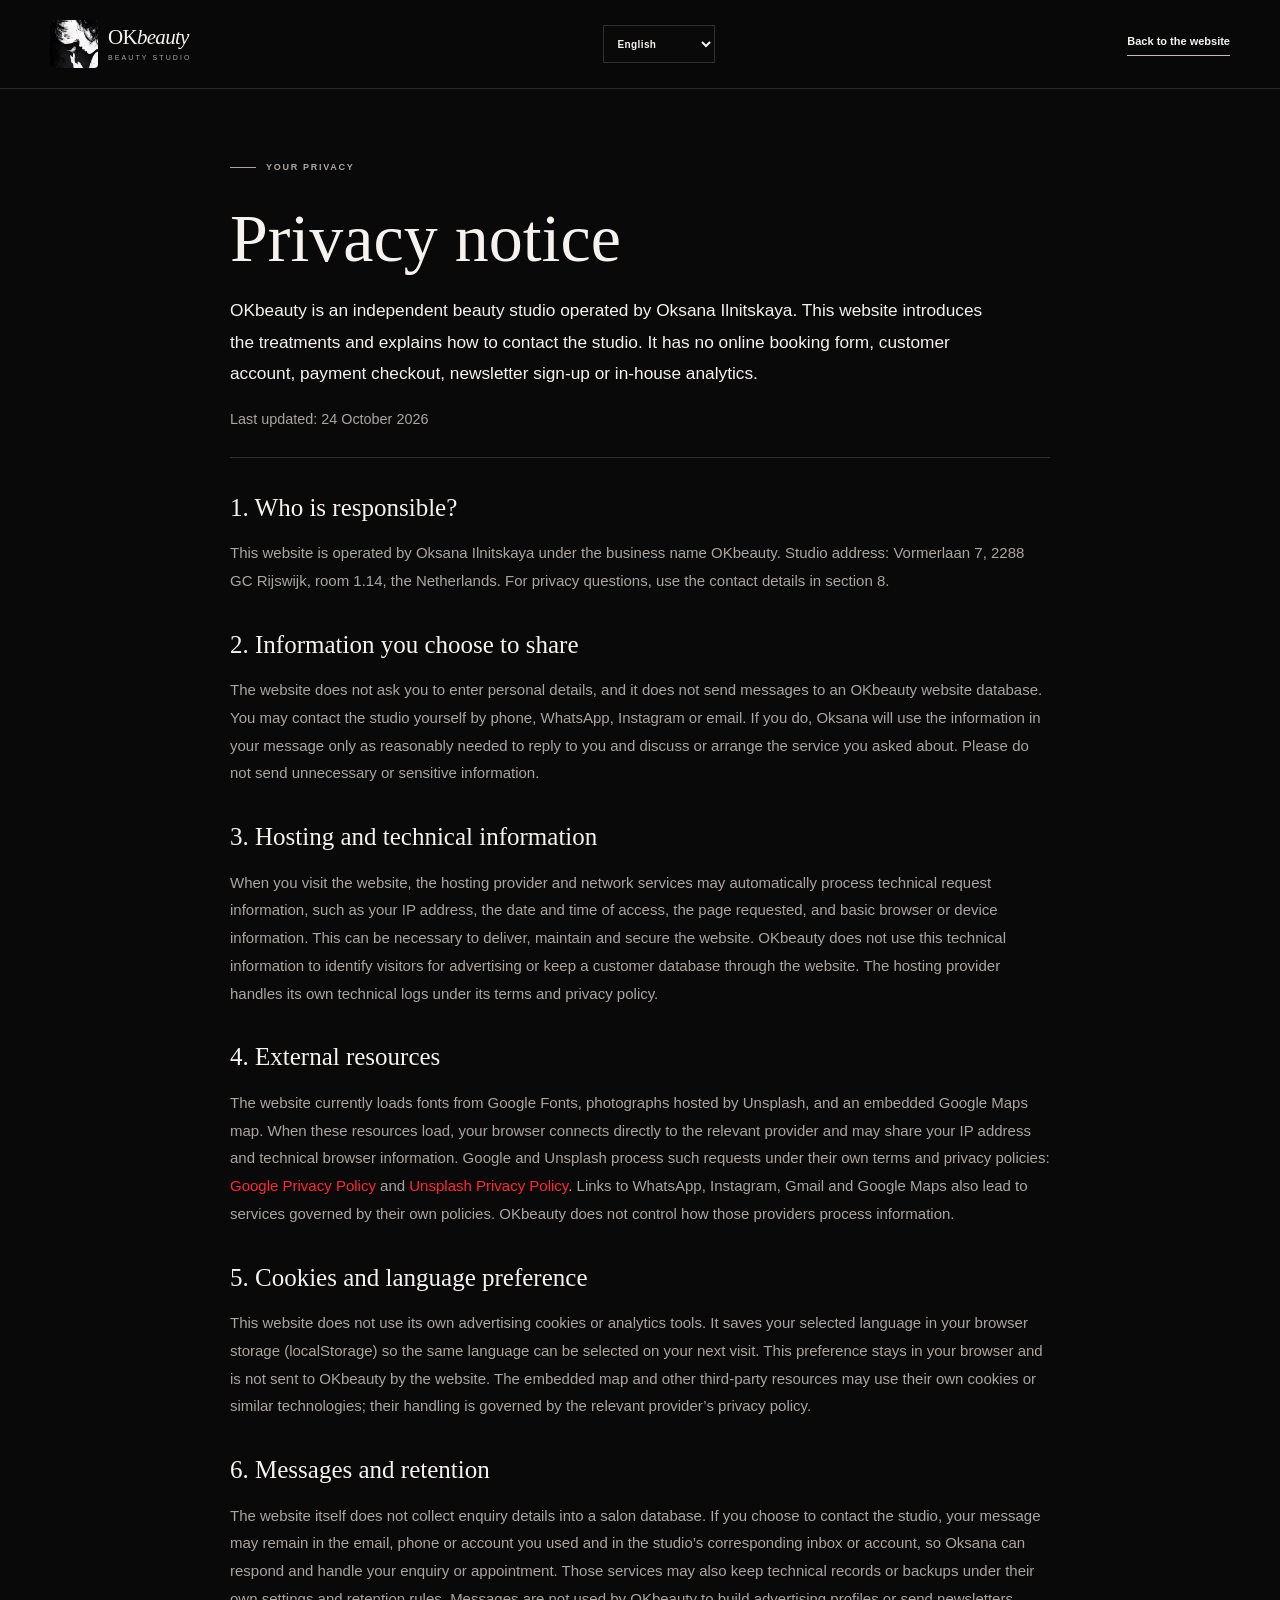
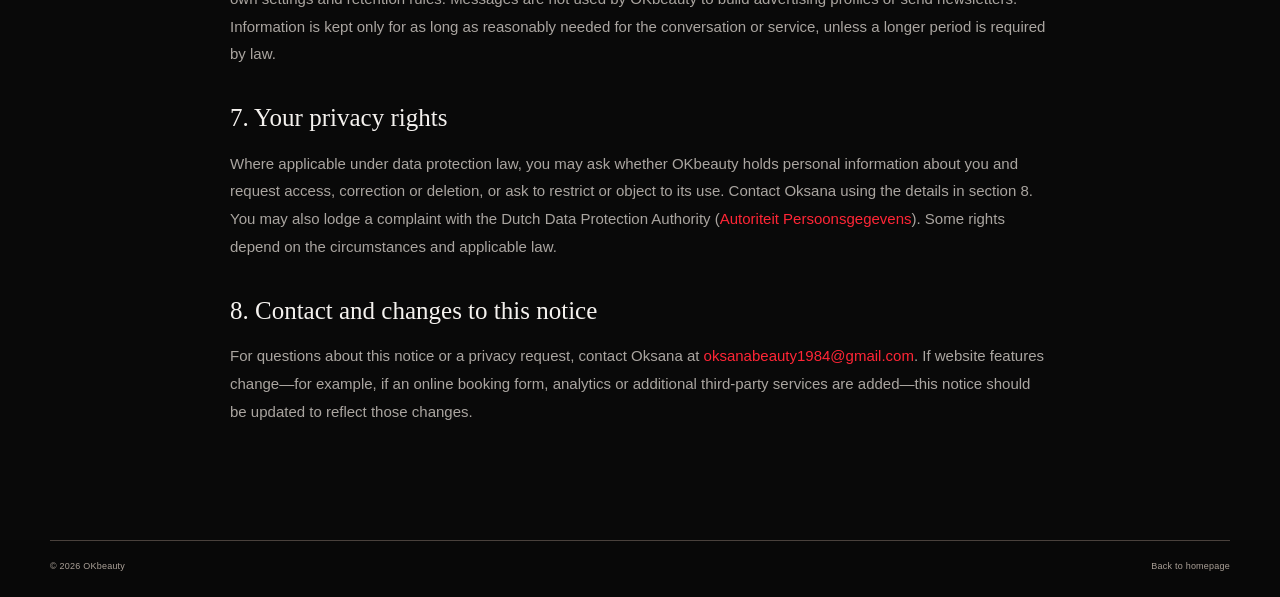
==== commit 277f3963: "Small fixes" ====
--- a/privacy.html
+++ b/privacy.html
@@ -7,9 +7,9 @@
   <meta content="width=device-width, initial-scale=1" name="viewport" />
   <meta content="index,follow" name="robots" />
   <meta
-    content="Privacy information for the Oksanabeauty website, including contact options, language preferences and third-party services."
+    content="Privacy information for the OKbeauty website, including contact options, language preferences and third-party services."
     data-i18n-content="privacyMetaDescription" name="description" />
-  <title data-i18n="privacyPageTitle">Oksanabeauty | Privacy notice</title>
+  <title data-i18n="privacyPageTitle">OKbeauty | Privacy notice</title>
   <link href="assets/favicon-64.png" rel="icon" type="image/png" />
   <link href="css/styles.css" rel="stylesheet" />
   <style>
@@ -76,9 +76,9 @@
 <body>
   <header class="site-header">
     <div class="container nav-wrap">
-      <a aria-label="Oksanabeauty — go to homepage" class="brand" data-i18n-aria-label="brandHome" href="index.html">
+      <a aria-label="OKbeauty — go to homepage" class="brand" data-i18n-aria-label="brandHome" href="index.html">
         <img alt="" class="brand-logo" height="48" src="assets/images/oksanabeauty-logo.jpg" width="48" />
-        <span class="brand-name">Oksana<em>beauty</em><small>BEAUTY STUDIO</small></span>
+        <span class="brand-name">OK<em>beauty</em><small>BEAUTY STUDIO</small></span>
       </a>
       <label class="language-control" for="language-select">
         <span class="sr-only" data-i18n="languageLabel" id="language-select-label">Language</span>
@@ -95,24 +95,24 @@
   <main class="container privacy-page">
     <p class="eyebrow" data-i18n="privacyEyebrow"><span class="eyebrow-line"></span> YOUR PRIVACY</p>
     <h1 data-i18n="privacyTitle">Privacy notice</h1>
-    <p class="privacy-intro" data-i18n="privacyIntro">Oksanabeauty is an independent beauty studio operated by Oksana
+    <p class="privacy-intro" data-i18n="privacyIntro">OKbeauty is an independent beauty studio operated by Oksana
       Ilnitskaya. This website introduces the treatments and explains how to contact the studio. It has no online
       booking form, customer account, payment checkout, newsletter sign-up or in-house analytics.</p>
     <p class="privacy-date" data-i18n="privacyDate">Last updated: 24 October 2026</p>
     <h2 data-i18n="privacyH1">1. Who is responsible?</h2>
-    <p data-i18n="privacyP1">This website is operated by Oksana Ilnitskaya under the business name Oksanabeauty. Studio
+    <p data-i18n="privacyP1">This website is operated by Oksana Ilnitskaya under the business name OKbeauty. Studio
       address: Vormerlaan 7, 2288 GC Rijswijk, room 1.14, the Netherlands. For privacy questions, use the contact
       details in section 8.</p>
     <h2 data-i18n="privacyH2">2. Information you choose to share</h2>
     <p data-i18n="privacyP2">The website does not ask you to enter personal details, and it does not send messages to an
-      Oksanabeauty website database. You may contact the studio yourself by phone, WhatsApp, Instagram or email. If you
+      OKbeauty website database. You may contact the studio yourself by phone, WhatsApp, Instagram or email. If you
       do, Oksana will use the information in your message only as reasonably needed to reply to you and discuss or
       arrange the service you asked about. Please do not send unnecessary or sensitive information.</p>
     <h2 data-i18n="privacyH3">3. Hosting and technical information</h2>
     <p data-i18n="privacyP3">When you visit the website, the hosting provider and network services may automatically
       process technical request information, such as your IP address, the date and time of access, the page requested,
       and basic browser or device information. This can be necessary to deliver, maintain and secure the website.
-      Oksanabeauty does not use this technical information to identify visitors for advertising or keep a customer
+      OKbeauty does not use this technical information to identify visitors for advertising or keep a customer
       database through the website. The hosting provider handles its own technical logs under its terms and privacy
       policy.</p>
     <h2 data-i18n="privacyH4">4. External resources</h2>
@@ -122,12 +122,12 @@
       own terms and privacy policies: <a href="https://policies.google.com/privacy" rel="noopener noreferrer"
         target="_blank">Google Privacy Policy</a> and <a href="https://unsplash.com/privacy" rel="noopener noreferrer"
         target="_blank">Unsplash Privacy Policy</a>. Links to WhatsApp, Instagram, Gmail and Google Maps also lead to
-      services governed by their own policies. Oksanabeauty does not control how those providers process information.
+      services governed by their own policies. OKbeauty does not control how those providers process information.
     </p>
     <h2 data-i18n="privacyH5">5. Cookies and language preference</h2>
     <p data-i18n="privacyP5">This website does not use its own advertising cookies or analytics tools. It saves your
       selected language in your browser storage (localStorage) so the same language can be selected on your next visit.
-      This preference stays in your browser and is not sent to Oksanabeauty by the website. The embedded map and other
+      This preference stays in your browser and is not sent to OKbeauty by the website. The embedded map and other
       third-party resources may use their own cookies or similar technologies; their handling is governed by the
       relevant provider’s privacy policy.</p>
     <h2 data-i18n="privacyH6">6. Messages and retention</h2>
@@ -135,10 +135,10 @@
       contact the studio, your message may remain in the email, phone or account you used and in the studio’s
       corresponding inbox or account, so Oksana can respond and handle your enquiry or appointment. Those services may
       also keep technical records or backups under their own settings and retention rules. Messages are not used by
-      Oksanabeauty to build advertising profiles or send newsletters. Information is kept only for as long as reasonably
+      OKbeauty to build advertising profiles or send newsletters. Information is kept only for as long as reasonably
       needed for the conversation or service, unless a longer period is required by law.</p>
     <h2 data-i18n="privacyH7">7. Your privacy rights</h2>
-    <p data-i18n="privacyP7">Where applicable under data protection law, you may ask whether Oksanabeauty holds personal
+    <p data-i18n="privacyP7">Where applicable under data protection law, you may ask whether OKbeauty holds personal
       information about you and request access, correction or deletion, or ask to restrict or object to its use. Contact
       Oksana using the details in section 8. You may also lodge a complaint with the Dutch Data Protection Authority (<a
         href="https://autoriteitpersoonsgegevens.nl/en" rel="noopener noreferrer" target="_blank">Autoriteit
@@ -151,7 +151,7 @@
       updated to reflect those changes.</p>
   </main>
   <footer class="site-footer">
-    <div class="container footer-bottom"><span>© <span id="current-year">2026</span> Oksanabeauty</span><a
+    <div class="container footer-bottom"><span>© <span id="current-year">2026</span> OKbeauty</span><a
         data-i18n="privacyHome" href="index.html">Back to homepage</a></div>
   </footer>
   <script defer src="js/translations.js"></script>
